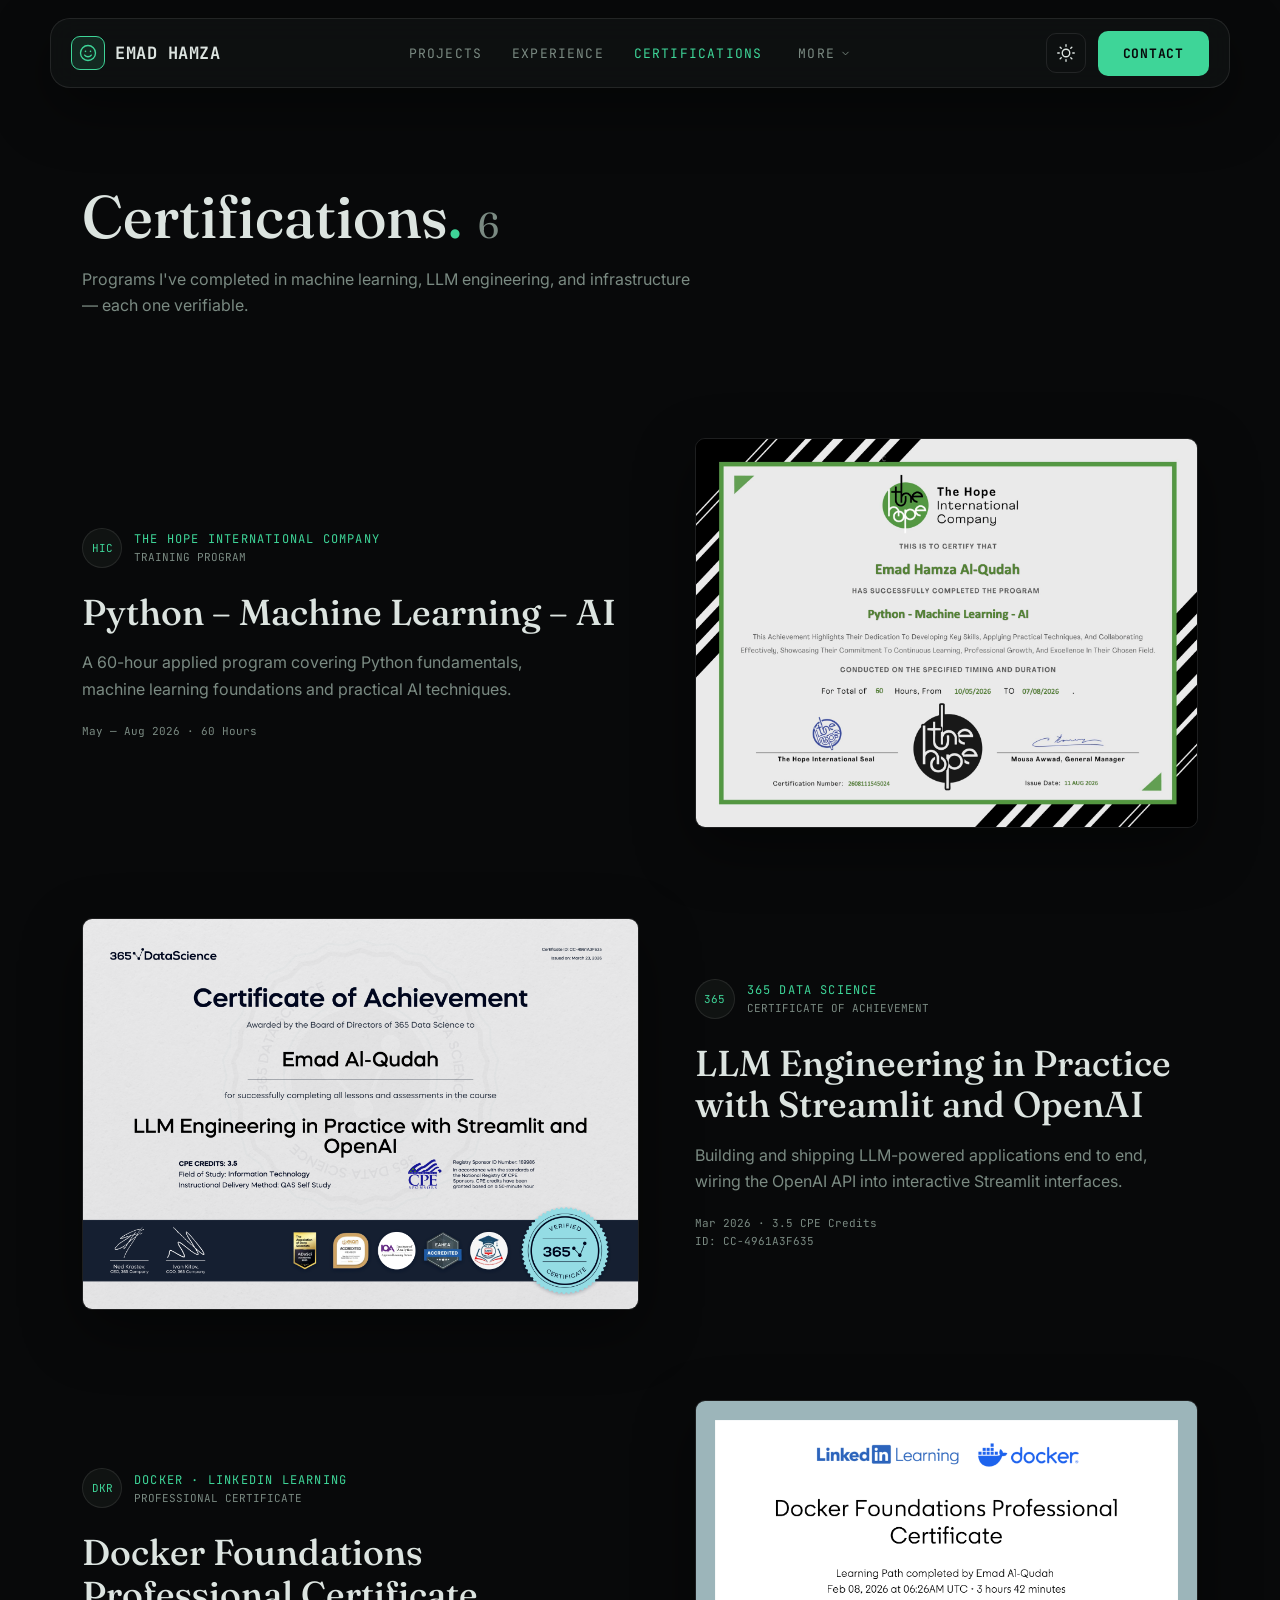
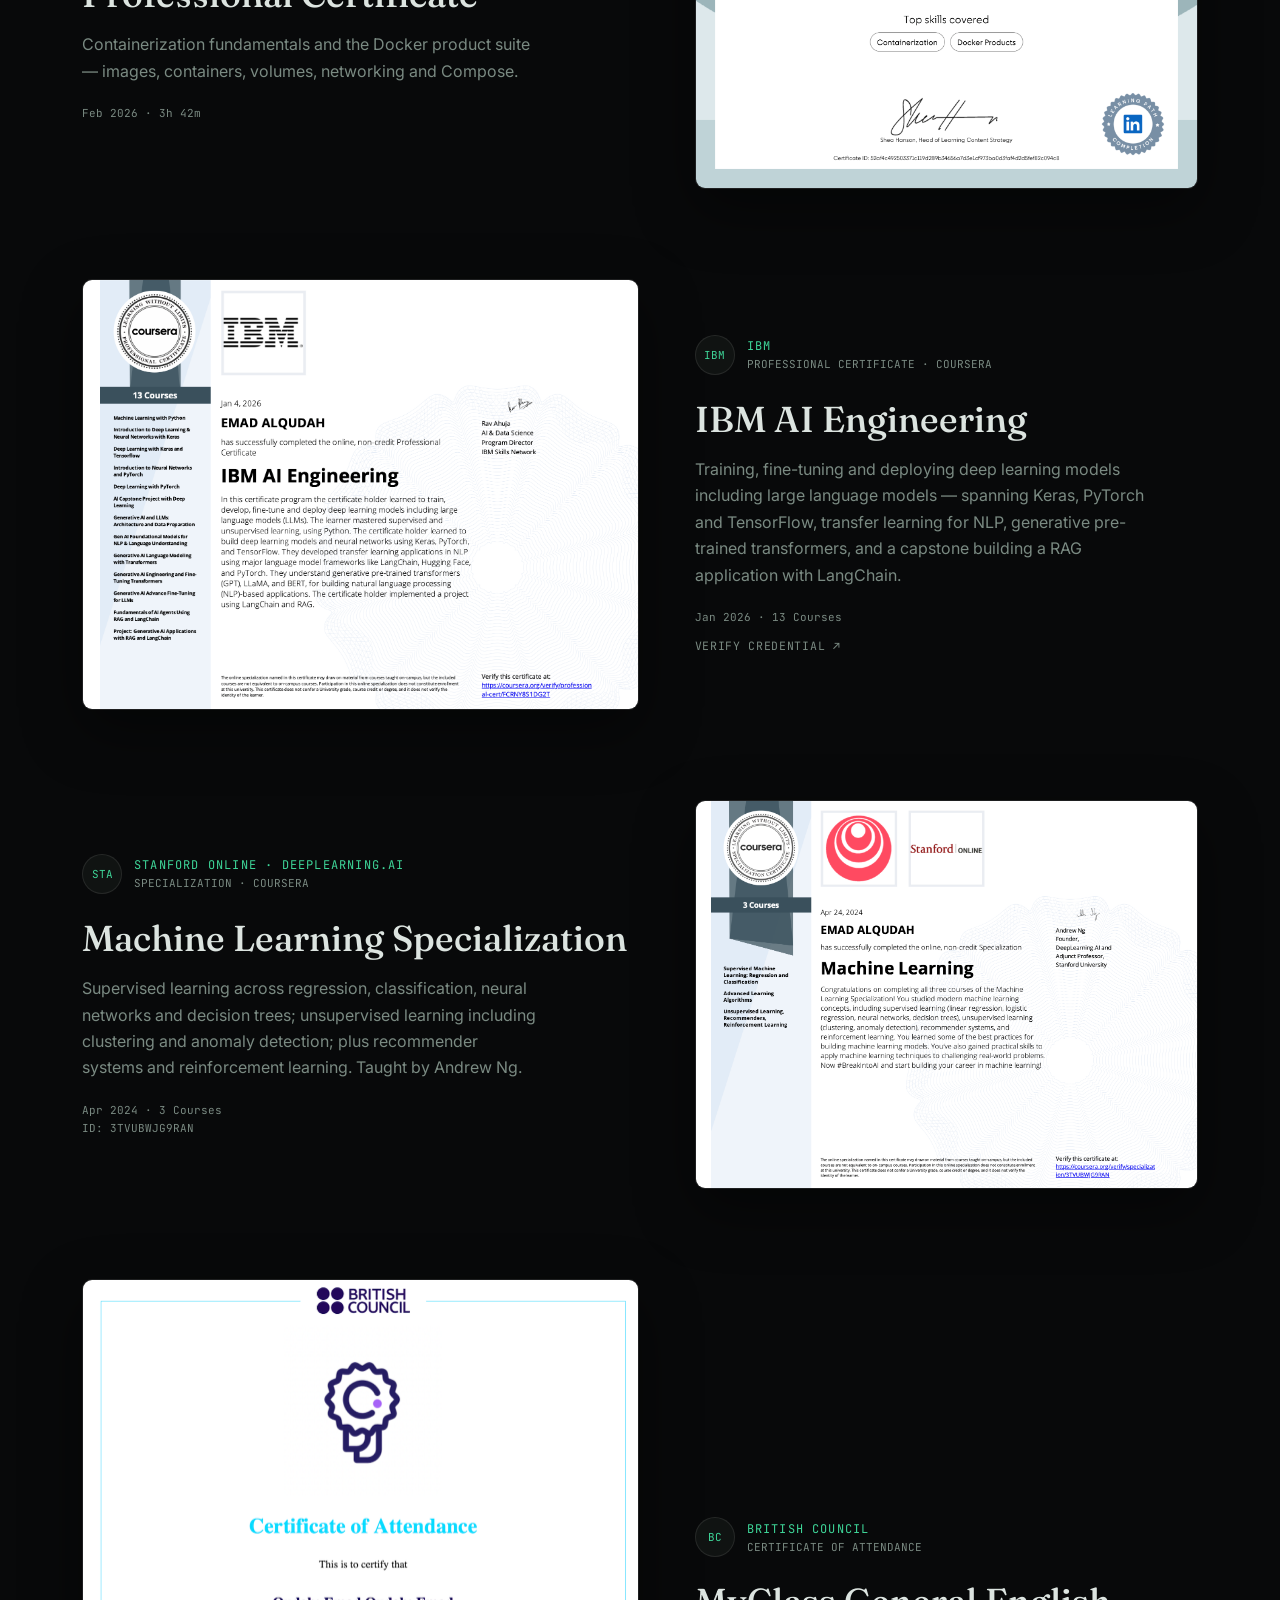
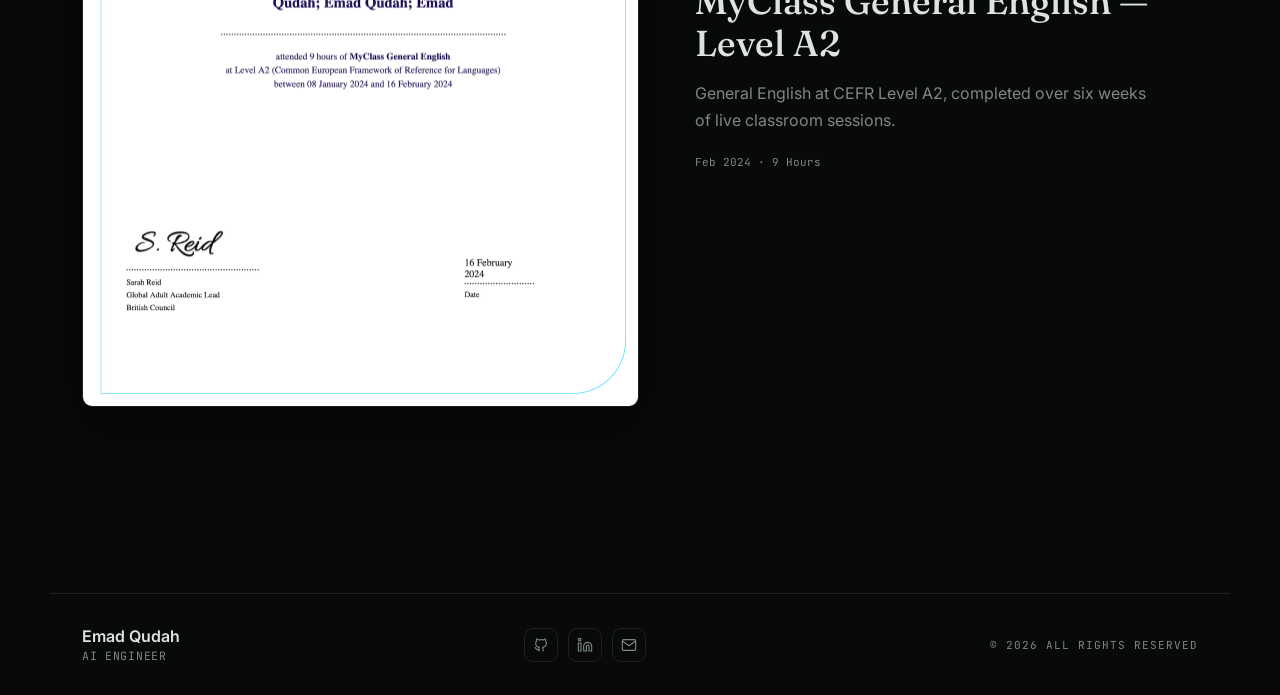
==== certifications.html @ 5d69c191 "Portfolio ready for deploy" ====
<!doctype html>
<html lang="en">
<head>
<meta charset="UTF-8">
<meta name="viewport" content="width=device-width, initial-scale=1.0">
<title>Certifications — Emad Hamza Al-Qudah</title>
<meta name="description" content="Certifications earned by Emad Hamza Al-Qudah, Full-Stack AI Engineer.">
<link rel="preconnect" href="https://fonts.googleapis.com">
<link rel="preconnect" href="https://fonts.gstatic.com" crossorigin>
<link href="https://fonts.googleapis.com/css2?family=Fraunces:opsz,wght@9..144,400;9..144,500;9..144,600&family=Inter:wght@400;500;600;700&family=JetBrains+Mono:wght@400;500;700&display=swap" rel="stylesheet">
<link rel="stylesheet" href="assets/css/base.css">
<link rel="stylesheet" href="assets/css/layout.css">
<link rel="stylesheet" href="assets/css/pages.css">
<script src="assets/js/theme.js" defer></script>
<script src="assets/js/nav.js" defer></script>
<script src="assets/js/cert-modal.js" defer></script>
</head>
<body data-theme="dark">

  <!-- NAVBAR: shared markup — keep this block in sync across index.html, projects.html, experience.html, certifications.html, skills.html -->
  <nav class="navbar" aria-label="Primary">
    <div class="nav-left">
      <a class="logo" id="logoBtn" href="index.html" aria-label="Emad Hamza Al-Qudah — home">
        <svg class="face face-happy" viewBox="0 0 24 24" fill="none" stroke="currentColor" stroke-width="1.6" stroke-linecap="round" stroke-linejoin="round">
          <circle cx="12" cy="12" r="9"/>
          <circle cx="9" cy="10" r="1" fill="currentColor" stroke="none"/>
          <circle cx="15" cy="10" r="1" fill="currentColor" stroke="none"/>
          <path d="M8 14.5c1 1.3 2.4 2 4 2s3-.7 4-2"/>
        </svg>
        <svg class="face face-sad" viewBox="0 0 24 24" fill="none" stroke="currentColor" stroke-width="1.6" stroke-linecap="round" stroke-linejoin="round">
          <circle cx="12" cy="12" r="9"/>
          <circle cx="9" cy="10" r="1" fill="currentColor" stroke="none"/>
          <circle cx="15" cy="10" r="1" fill="currentColor" stroke="none"/>
          <path d="M8 16c1-1.3 2.4-2 4-2s3 .7 4 2"/>
        </svg>
      </a>
      <span class="logo-text">Emad Hamza</span>
    </div>

    <div class="nav-links">
      <a href="projects.html" class="nav-link">Projects</a>
      <a href="experience.html" class="nav-link">Experience</a>
      <a href="certifications.html" class="nav-link" aria-current="page">Certifications</a>
      <div class="dropdown-wrapper" id="moreWrapper">
        <button class="nav-link dropdown-trigger" id="moreTrigger" aria-haspopup="true" aria-expanded="false">
          More
          <svg viewBox="0 0 24 24" fill="none" stroke="currentColor" stroke-width="2" stroke-linecap="round" stroke-linejoin="round"><polyline points="6 9 12 15 18 9"/></svg>
        </button>
        <div class="dropdown-panel" id="morePanel" role="menu" aria-label="More">
          <a href="skills.html" class="dropdown-item" role="menuitem">
            <svg viewBox="0 0 24 24" fill="none" stroke="currentColor" stroke-width="1.7" stroke-linecap="round" stroke-linejoin="round"><line x1="4" y1="21" x2="4" y2="14"/><line x1="4" y1="10" x2="4" y2="3"/><line x1="12" y1="21" x2="12" y2="12"/><line x1="12" y1="8" x2="12" y2="3"/><line x1="20" y1="21" x2="20" y2="16"/><line x1="20" y1="12" x2="20" y2="3"/><line x1="1" y1="14" x2="7" y2="14"/><line x1="9" y1="8" x2="15" y2="8"/><line x1="17" y1="16" x2="23" y2="16"/></svg>
            Skills
          </a>
          <div class="dropdown-divider"></div>
          <!-- resume file placeholder — add the real PDF at assets/resume.pdf -->
          <span class="dropdown-label">Resume</span>
          <a href="assets/Emad_AlQudah_AI_Engineer_CV.pdf" class="dropdown-item" target="_blank" rel="noopener" role="menuitem">
            <svg viewBox="0 0 24 24" fill="none" stroke="currentColor" stroke-width="1.7" stroke-linecap="round" stroke-linejoin="round"><path d="M1 12s4-8 11-8 11 8 11 8-4 8-11 8-11-8-11-8z"/><circle cx="12" cy="12" r="3"/></svg>
            Display
          </a>
          <a href="assets/Emad_AlQudah_AI_Engineer_CV.pdf" download="Emad_Hamza_Al-Qudah_Resume.pdf" class="dropdown-item" role="menuitem">
            <svg viewBox="0 0 24 24" fill="none" stroke="currentColor" stroke-width="1.7" stroke-linecap="round" stroke-linejoin="round"><path d="M21 15v4a2 2 0 0 1-2 2H5a2 2 0 0 1-2-2v-4"/><polyline points="7 10 12 15 17 10"/><line x1="12" y1="15" x2="12" y2="3"/></svg>
            Download
          </a>
        </div>
      </div>
    </div>

    <div class="nav-right">
      <button class="theme-toggle" id="themeToggle" aria-label="Toggle color theme" aria-pressed="false">
        <svg class="icon-sun" viewBox="0 0 24 24" fill="none" stroke="currentColor" stroke-width="1.8" stroke-linecap="round" stroke-linejoin="round"><circle cx="12" cy="12" r="5"/><line x1="12" y1="1" x2="12" y2="3"/><line x1="12" y1="21" x2="12" y2="23"/><line x1="4.22" y1="4.22" x2="5.64" y2="5.64"/><line x1="18.36" y1="18.36" x2="19.78" y2="19.78"/><line x1="1" y1="12" x2="3" y2="12"/><line x1="21" y1="12" x2="23" y2="12"/><line x1="4.22" y1="19.78" x2="5.64" y2="18.36"/><line x1="18.36" y1="5.64" x2="19.78" y2="4.22"/></svg>
        <svg class="icon-moon" viewBox="0 0 24 24" fill="none" stroke="currentColor" stroke-width="1.8" stroke-linecap="round" stroke-linejoin="round"><path d="M21 12.79A9 9 0 1 1 11.21 3 7 7 0 0 0 21 12.79z"/></svg>
      </button>

      <div class="dropdown-wrapper" id="contactWrapper">
        <button class="btn btn-solid" id="contactTrigger" aria-haspopup="true" aria-expanded="false">Contact</button>
        <div class="dropdown-panel" id="contactPanel" role="menu" aria-label="Contact details">
          <!-- placeholder contact details — replace with real values -->
          <a href="tel:+962790145094" class="dropdown-item" role="menuitem">
            <svg viewBox="0 0 24 24" fill="none" stroke="currentColor" stroke-width="1.7" stroke-linecap="round" stroke-linejoin="round"><path d="M22 16.92v3a2 2 0 0 1-2.18 2 19.79 19.79 0 0 1-8.63-3.07 19.5 19.5 0 0 1-6-6 19.79 19.79 0 0 1-3.07-8.67A2 2 0 0 1 4.11 2h3a2 2 0 0 1 2 1.72c.127.96.361 1.903.7 2.81a2 2 0 0 1-.45 2.11L8.09 9.91a16 16 0 0 0 6 6l1.27-1.27a2 2 0 0 1 2.11-.45c.907.339 1.85.573 2.81.7A2 2 0 0 1 22 16.92z"/></svg>
            +962 79 014 5094
          </a>
          <a href="mailto:qudahemad@yahoo.com" class="dropdown-item" role="menuitem">
            <svg viewBox="0 0 24 24" fill="none" stroke="currentColor" stroke-width="1.7" stroke-linecap="round" stroke-linejoin="round"><path d="M4 4h16a2 2 0 0 1 2 2v12a2 2 0 0 1-2 2H4a2 2 0 0 1-2-2V6a2 2 0 0 1 2-2z"/><polyline points="22,6 12,13 2,6"/></svg>
            qudahemad@yahoo.com
          </a>
          <div class="dropdown-item static">
            <svg viewBox="0 0 24 24" fill="none" stroke="currentColor" stroke-width="1.7" stroke-linecap="round" stroke-linejoin="round"><path d="M21 10c0 7-9 13-9 13s-9-6-9-13a9 9 0 0 1 18 0z"/><circle cx="12" cy="10" r="3"/></svg>
            Amman, Jordan
          </div>
          <div class="dropdown-divider"></div>
          <div class="social-row">
            <a href="https://github.com/3madQudah" class="icon-link" target="_blank" rel="noopener" aria-label="GitHub">
              <svg viewBox="0 0 24 24" fill="none" stroke="currentColor" stroke-width="1.7" stroke-linecap="round" stroke-linejoin="round"><path d="M9 19c-4.3 1.4-4.3-2.5-6-3m12 5v-3.5c0-1 .1-1.4-.5-2 2.8-.3 5.5-1.4 5.5-6a4.6 4.6 0 0 0-1.3-3.2 4.2 4.2 0 0 0-.1-3.2s-1.1-.3-3.5 1.3a12.3 12.3 0 0 0-6.2 0C6.5 2.8 5.4 3.1 5.4 3.1a4.2 4.2 0 0 0-.1 3.2A4.6 4.6 0 0 0 4 9.5c0 4.6 2.7 5.7 5.5 6-.6.6-.6 1.2-.5 2V21"/></svg>
            </a>
            <a href="https://www.linkedin.com/in/emadalqudah/" class="icon-link" target="_blank" rel="noopener" aria-label="LinkedIn">
              <svg viewBox="0 0 24 24" fill="none" stroke="currentColor" stroke-width="1.7" stroke-linecap="round" stroke-linejoin="round"><path d="M16 8a6 6 0 0 1 6 6v7h-4v-7a2 2 0 0 0-2-2 2 2 0 0 0-2 2v7h-4v-7a6 6 0 0 1 6-6z"/><rect x="2" y="9" width="4" height="12"/><circle cx="4" cy="4" r="2"/></svg>
            </a>
          </div>
        </div>
      </div>
    </div>
  </nav>

  <main>
    <section class="page-hero">
      <h1 class="cert-heading" aria-label="Certifications, 6 total">
        <span class="cert-heading-title">Certifications<span class="cert-heading-dot">.</span></span>
        <span class="cert-heading-count" aria-hidden="true">6</span>
      </h1>
      <p class="page-intro">Programs I've completed in machine learning, LLM engineering, and infrastructure — each one verifiable.</p>
    </section>

    <section class="cert-section" aria-label="Certifications">
      <div class="cert-entries">

        <article class="cert-entry">
          <div class="cert-entry-text">
            <div class="cert-issuer-row">
              <span class="cert-issuer-circle" aria-hidden="true">HIC</span>
              <span class="cert-issuer-info">
                <span class="cert-issuer-name">The Hope International Company</span>
                <span class="cert-issuer-type">Training Program</span>
              </span>
            </div>
            <h2 class="cert-entry-title">Python – Machine Learning – AI</h2>
            <p class="cert-entry-desc">A 60-hour applied program covering Python fundamentals, machine learning foundations and practical AI techniques.</p>
            <div class="cert-entry-meta">
              <div class="cert-meta-line">May — Aug 2026 · 60 Hours</div>
            </div>
          </div>
          <button type="button" class="cert-entry-preview"
            data-image="assets/certificates/certificate_Emad Hamza Al-Qudah.png"
            data-label="Python – Machine Learning – AI certificate"
            aria-label="View Python – Machine Learning – AI certificate">
            <img src="assets/certificates/certificate_Emad Hamza Al-Qudah.png" alt="First page preview of the Python – Machine Learning – AI certificate from The Hope International Company" loading="lazy">
          </button>
        </article>

        <article class="cert-entry cert-entry--reverse">
          <div class="cert-entry-text">
            <div class="cert-issuer-row">
              <span class="cert-issuer-circle" aria-hidden="true">365</span>
              <span class="cert-issuer-info">
                <span class="cert-issuer-name">365 Data Science</span>
                <span class="cert-issuer-type">Certificate of Achievement</span>
              </span>
            </div>
            <h2 class="cert-entry-title">LLM Engineering in Practice with Streamlit and OpenAI</h2>
            <p class="cert-entry-desc">Building and shipping LLM-powered applications end to end, wiring the OpenAI API into interactive Streamlit interfaces.</p>
            <div class="cert-entry-meta">
              <div class="cert-meta-line">Mar 2026 · 3.5 CPE Credits</div>
              <div class="cert-meta-line">ID: CC-4961A3F635</div>
            </div>
          </div>
          <button type="button" class="cert-entry-preview"
            data-image="assets/certificates/CC-4961A3F635.png"
            data-label="LLM Engineering in Practice with Streamlit and OpenAI certificate"
            aria-label="View LLM Engineering in Practice with Streamlit and OpenAI certificate">
            <img src="assets/certificates/CC-4961A3F635.png" alt="First page preview of the LLM Engineering in Practice with Streamlit and OpenAI certificate from 365 Data Science" loading="lazy">
          </button>
        </article>

        <article class="cert-entry">
          <div class="cert-entry-text">
            <div class="cert-issuer-row">
              <span class="cert-issuer-circle" aria-hidden="true">DKR</span>
              <span class="cert-issuer-info">
                <span class="cert-issuer-name">Docker · LinkedIn Learning</span>
                <span class="cert-issuer-type">Professional Certificate</span>
              </span>
            </div>
            <h2 class="cert-entry-title">Docker Foundations Professional Certificate</h2>
            <p class="cert-entry-desc">Containerization fundamentals and the Docker product suite — images, containers, volumes, networking and Compose.</p>
            <div class="cert-entry-meta">
              <div class="cert-meta-line">Feb 2026 · 3h 42m</div>
            </div>
          </div>
          <button type="button" class="cert-entry-preview"
            data-image="assets/certificates/CertificateOfCompletion_Docker Foundations Professional Certificate.png"
            data-label="Docker Foundations Professional Certificate"
            aria-label="View Docker Foundations Professional Certificate">
            <img src="assets/certificates/CertificateOfCompletion_Docker Foundations Professional Certificate.png" alt="First page preview of the Docker Foundations Professional Certificate" loading="lazy">
          </button>
        </article>

        <article class="cert-entry cert-entry--reverse">
          <div class="cert-entry-text">
            <div class="cert-issuer-row">
              <span class="cert-issuer-circle" aria-hidden="true">IBM</span>
              <span class="cert-issuer-info">
                <span class="cert-issuer-name">IBM</span>
                <span class="cert-issuer-type">Professional Certificate · Coursera</span>
              </span>
            </div>
            <h2 class="cert-entry-title">IBM AI Engineering</h2>
            <p class="cert-entry-desc">Training, fine-tuning and deploying deep learning models including large language models — spanning Keras, PyTorch and TensorFlow, transfer learning for NLP, generative pre-trained transformers, and a capstone building a RAG application with LangChain.</p>
            <div class="cert-entry-meta">
              <div class="cert-meta-line">Jan 2026 · 13 Courses</div>
            </div>
            <a class="cert-verify-link" href="https://coursera.org/verify/professional-cert/FCRNY8S1DG2T" target="_blank" rel="noopener">Verify credential ↗</a>
          </div>
          <button type="button" class="cert-entry-preview"
            data-image="assets/certificates/Coursera FCRNY8S1DG2T.png"
            data-label="IBM AI Engineering certificate"
            aria-label="View IBM AI Engineering certificate">
            <img src="assets/certificates/Coursera FCRNY8S1DG2T.png" alt="First page preview of the IBM AI Engineering professional certificate" loading="lazy">
          </button>
        </article>

        <article class="cert-entry">
          <div class="cert-entry-text">
            <div class="cert-issuer-row">
              <span class="cert-issuer-circle" aria-hidden="true">STA</span>
              <span class="cert-issuer-info">
                <span class="cert-issuer-name">Stanford Online · DeepLearning.AI</span>
                <span class="cert-issuer-type">Specialization · Coursera</span>
              </span>
            </div>
            <h2 class="cert-entry-title">Machine Learning Specialization</h2>
            <p class="cert-entry-desc">Supervised learning across regression, classification, neural networks and decision trees; unsupervised learning including clustering and anomaly detection; plus recommender systems and reinforcement learning. Taught by Andrew Ng.</p>
            <div class="cert-entry-meta">
              <div class="cert-meta-line">Apr 2024 · 3 Courses</div>
              <div class="cert-meta-line">ID: 3TVUBWJG9RAN</div>
            </div>
          </div>
          <button type="button" class="cert-entry-preview"
            data-image="assets/certificates/Coursera 3TVUBWJG9RAN.png"
            data-label="Machine Learning Specialization certificate"
            aria-label="View Machine Learning Specialization certificate">
            <img src="assets/certificates/Coursera 3TVUBWJG9RAN.png" alt="First page preview of the Machine Learning Specialization certificate from Stanford Online and DeepLearning.AI" loading="lazy">
          </button>
        </article>

        <article class="cert-entry cert-entry--reverse">
          <div class="cert-entry-text">
            <div class="cert-issuer-row">
              <span class="cert-issuer-circle" aria-hidden="true">BC</span>
              <span class="cert-issuer-info">
                <span class="cert-issuer-name">British Council</span>
                <span class="cert-issuer-type">Certificate of Attendance</span>
              </span>
            </div>
            <h2 class="cert-entry-title">MyClass General English — Level A2</h2>
            <p class="cert-entry-desc">General English at CEFR Level A2, completed over six weeks of live classroom sessions.</p>
            <div class="cert-entry-meta">
              <div class="cert-meta-line">Feb 2024 · 9 Hours</div>
            </div>
          </div>
          <button type="button" class="cert-entry-preview"
            data-image="assets/certificates/Screenshot 2026-08-16 at 16.28.57.png"
            data-label="MyClass General English — Level A2 certificate"
            aria-label="View MyClass General English — Level A2 certificate">
            <img src="assets/certificates/Screenshot 2026-08-16 at 16.28.57.png" alt="First page preview of the MyClass General English — Level A2 certificate from British Council" loading="lazy">
          </button>
        </article>

      </div>
    </section>
  </main>

  <!-- FOOTER: shared markup — keep this block in sync across index.html, projects.html, experience.html, certifications.html, skills.html -->
  <footer class="footer">
    <div class="footer-brand">
      <div class="name">Emad Qudah</div>
      <div class="role mono">AI ENGINEER</div>
    </div>
    <div class="footer-social">
      <!-- placeholder social links — replace with real profiles -->
      <a href="https://github.com/3madQudah" class="icon-link" target="_blank" rel="noopener" aria-label="GitHub">
        <svg viewBox="0 0 24 24" fill="none" stroke="currentColor" stroke-width="1.7" stroke-linecap="round" stroke-linejoin="round"><path d="M9 19c-4.3 1.4-4.3-2.5-6-3m12 5v-3.5c0-1 .1-1.4-.5-2 2.8-.3 5.5-1.4 5.5-6a4.6 4.6 0 0 0-1.3-3.2 4.2 4.2 0 0 0-.1-3.2s-1.1-.3-3.5 1.3a12.3 12.3 0 0 0-6.2 0C6.5 2.8 5.4 3.1 5.4 3.1a4.2 4.2 0 0 0-.1 3.2A4.6 4.6 0 0 0 4 9.5c0 4.6 2.7 5.7 5.5 6-.6.6-.6 1.2-.5 2V21"/></svg>
      </a>
      <a href="https://www.linkedin.com/in/emadalqudah/" class="icon-link" target="_blank" rel="noopener" aria-label="LinkedIn">
        <svg viewBox="0 0 24 24" fill="none" stroke="currentColor" stroke-width="1.7" stroke-linecap="round" stroke-linejoin="round"><path d="M16 8a6 6 0 0 1 6 6v7h-4v-7a2 2 0 0 0-2-2 2 2 0 0 0-2 2v7h-4v-7a6 6 0 0 1 6-6z"/><rect x="2" y="9" width="4" height="12"/><circle cx="4" cy="4" r="2"/></svg>
      </a>
      <a href="mailto:qudahemad@yahoo.com" class="icon-link" aria-label="Email">
        <svg viewBox="0 0 24 24" fill="none" stroke="currentColor" stroke-width="1.7" stroke-linecap="round" stroke-linejoin="round"><path d="M4 4h16a2 2 0 0 1 2 2v12a2 2 0 0 1-2 2H4a2 2 0 0 1-2-2V6a2 2 0 0 1 2-2z"/><polyline points="22,6 12,13 2,6"/></svg>
      </a>
    </div>
    <div class="footer-copy">© 2026 All Rights Reserved</div>
  </footer>

  <!-- CERT LIGHTBOX: single reusable full-viewport image viewer, populated via JS from each
       .cert-entry-preview button's data-* attributes. PNG previews are not yet in
       assets/certificates/ — the lightbox image will be blank/broken until they're added. -->
  <div class="cert-lightbox" id="certLightbox" role="dialog" aria-modal="true" aria-label="Certificate preview">
    <button type="button" class="cert-lightbox-close" id="certLightboxClose" aria-label="Close">×</button>
    <img class="cert-lightbox-img" id="certLightboxImg" src="" alt="">
  </div>
</body>
</html>
---- assets/css/base.css ----
/* ==========================================================================
   base.css — CSS custom properties (theme variables), reset, typography,
   buttons, and shared utilities. Loaded first: everything else depends on
   the variables defined here.
   ========================================================================== */

:root{
  --bg:#08090A;  --bg-elevated:#101312;  --text:#DCE4E0;  --text-muted:#7A8A82;
  --accent:#3ED598;  --accent-soft:rgba(62,213,152,0.13);
  --line:rgba(255,255,255,0.09);  --shadow:0 20px 60px rgba(0,0,0,0.45);
}
[data-theme="light"]{
  --bg:#F0F2F0;  --bg-elevated:#FFFFFF;  --text:#0E1512;  --text-muted:#57645D;
  --accent:#1C9A66;  --accent-soft:rgba(28,154,102,0.10);
  --line:rgba(0,0,0,0.09);  --shadow:0 20px 50px rgba(10,20,15,0.08);
}

*{ box-sizing:border-box; }
html{ scroll-behavior:smooth; }
body{
  margin:0;
  background:var(--bg);
  color:var(--text);
  font-family:'Inter',sans-serif;
  -webkit-font-smoothing:antialiased;
  transition: background .3s ease, color .3s ease;
}
a{ color:inherit; text-decoration:none; }
button{ font:inherit; color:inherit; background:none; border:none; cursor:pointer; }
ul{ margin:0; padding:0; list-style:none; }
img,svg{ display:block; }

:focus-visible{
  outline:2px solid var(--accent);
  outline-offset:3px;
  border-radius:4px;
}

.mono{ font-family:'JetBrains Mono',monospace; }

/* ---------- Buttons ---------- */
.btn{
  font-family:'JetBrains Mono',monospace;
  text-transform:uppercase;
  font-weight:700;
  font-size:13px;
  letter-spacing:.06em;
  padding:13px 24px;
  border-radius:10px;
  cursor:pointer;
  border:1px solid transparent;
  transition: transform .2s ease, box-shadow .2s ease, background .2s ease, color .2s ease, border-color .2s ease;
  display:inline-flex; align-items:center; gap:8px;
  white-space:nowrap;
}
.btn-solid{ background:var(--accent); color:var(--bg); }
.btn-solid:hover{ transform:translateY(-3px); box-shadow:0 14px 26px var(--accent-soft); }
.btn-outline{ background:transparent; color:var(--text); border-color:var(--line); }
.btn-outline:hover{ border-color:var(--accent); color:var(--accent); }
---- assets/css/layout.css ----
/* ==========================================================================
   layout.css — navbar (incl. dropdown panels), footer, page shell, and all
   responsive rules.
   ========================================================================== */

/* ---------- Navbar ---------- */
.navbar{
  position:sticky;
  top:18px;
  z-index:100;
  max-width:1180px;
  height:70px;
  margin:0 auto;
  display:flex;
  align-items:center;
  justify-content:space-between;
  gap:16px;
  padding:0 20px;
  border-radius:20px;
  border:1px solid var(--line);
  background:color-mix(in srgb, var(--bg-elevated) 78%, transparent);
  backdrop-filter:blur(14px);
  -webkit-backdrop-filter:blur(14px);
  box-shadow:var(--shadow);
}
.nav-inner-pad{ width:calc(100% - 40px); margin:0 20px; }

.nav-left{ display:flex; align-items:center; gap:10px; min-width:0; }
.logo{
  position:relative;
  flex:0 0 auto;
  width:34px; height:34px;
  border-radius:9px;
  background:var(--accent-soft);
  border:1px solid var(--accent);
  color:var(--accent);
  display:flex; align-items:center; justify-content:center;
  overflow:hidden;
}
.face{
  position:absolute; inset:0; margin:auto;
  width:20px; height:20px;
  transition:opacity .35s ease, transform .35s ease;
}
.face-happy{ opacity:1; transform:rotate(0deg) scale(1); }
.face-sad{ opacity:0; transform:rotate(-18deg) scale(.75); }
.logo:hover .face-happy, .logo:focus-visible .face-happy{ opacity:0; transform:rotate(18deg) scale(.75); }
.logo:hover .face-sad, .logo:focus-visible .face-sad{ opacity:1; transform:rotate(0deg) scale(1); }

.logo-text{
  font-family:'JetBrains Mono',monospace;
  text-transform:uppercase;
  font-weight:700;
  font-size:17px;
  letter-spacing:.03em;
  white-space:nowrap;
}

.nav-links{
  display:flex;
  align-items:center;
  gap:30px;
}
.nav-link{
  font-family:'JetBrains Mono',monospace;
  text-transform:uppercase;
  font-size:13px;
  letter-spacing:.09em;
  color:var(--text-muted);
  display:flex; align-items:center; gap:5px;
  transition:color .2s ease;
  white-space:nowrap;
}
.nav-link:hover, .nav-link:focus-visible{ color:var(--accent); background:none; }
.nav-link svg{ width:11px; height:11px; transition:transform .2s ease; }
.dropdown-wrapper{ position:relative; }
.dropdown-wrapper.open .nav-link svg{ transform:rotate(180deg); }

/* Current-page indicator (used on nav-links and dropdown-items alike) */
.nav-link[aria-current="page"],
.dropdown-item[aria-current="page"]{ color:var(--accent); }

.nav-right{ display:flex; align-items:center; gap:12px; flex:0 0 auto; }

.theme-toggle{
  width:40px; height:40px;
  border-radius:10px;
  border:1px solid var(--line);
  display:flex; align-items:center; justify-content:center;
  color:var(--text);
  transition:border-color .2s ease, color .2s ease;
  flex:0 0 auto;
}
.theme-toggle:hover{ border-color:var(--accent); color:var(--accent); }
.theme-toggle svg{ width:18px; height:18px; }
.icon-sun, .icon-moon{ display:none; }
body:not([data-theme="light"]) .icon-sun{ display:block; }
body[data-theme="light"] .icon-moon{ display:block; }

/* ---------- Dropdown panels ---------- */
.dropdown-panel{
  position:absolute;
  top:calc(100% + 14px);
  right:0;
  min-width:230px;
  background:var(--bg-elevated);
  border:1px solid var(--line);
  border-radius:14px;
  box-shadow:var(--shadow);
  padding:10px;
  opacity:0;
  visibility:hidden;
  transform:translateY(-8px);
  transition:opacity .18s ease, transform .18s ease, visibility .18s ease;
  z-index:50;
}
#moreWrapper .dropdown-panel{ left:0; right:auto; }
.dropdown-panel.open{
  opacity:1;
  visibility:visible;
  transform:translateY(0);
}
.dropdown-item{
  display:flex; align-items:center; gap:10px;
  padding:10px 12px;
  border-radius:9px;
  font-size:14px;
  color:var(--text);
  transition:background .15s ease, color .15s ease;
}
a.dropdown-item:hover, a.dropdown-item:focus-visible{
  background:var(--accent-soft);
  color:var(--accent);
}
.dropdown-item.static{ color:var(--text-muted); cursor:default; }
.dropdown-item svg{ width:16px; height:16px; flex:0 0 auto; color:var(--accent); }
.dropdown-divider{ height:1px; background:var(--line); margin:8px 4px; }
.dropdown-label{
  display:block;
  padding:8px 10px 4px;
  font-family:'JetBrains Mono',monospace;
  text-transform:uppercase;
  font-size:10.5px;
  letter-spacing:.1em;
  color:var(--text-muted);
}
.social-row{ display:flex; gap:8px; padding:4px 8px; }
.icon-link{
  width:34px; height:34px;
  border-radius:9px;
  border:1px solid var(--line);
  display:flex; align-items:center; justify-content:center;
  color:var(--text-muted);
  transition:border-color .2s ease, color .2s ease;
}
.icon-link:hover, .icon-link:focus-visible{ border-color:var(--accent); color:var(--accent); }
.icon-link svg{ width:16px; height:16px; }

/* ---------- Footer ---------- */
.footer{
  max-width:1180px;
  margin:90px auto 0;
  padding:32px;
  border-top:1px solid var(--line);
  display:flex;
  align-items:center;
  justify-content:space-between;
  gap:20px;
}
.footer-brand .name{ font-weight:600; font-size:16px; }
.footer-brand .role{
  font-family:'JetBrains Mono',monospace;
  font-size:11.5px;
  color:var(--text-muted);
  letter-spacing:.06em;
  margin-top:2px;
}
.footer-social{ display:flex; gap:10px; }
.footer-copy{
  font-family:'JetBrains Mono',monospace;
  font-size:11px;
  color:var(--text-muted);
  letter-spacing:.09em;
  text-transform:uppercase;
}

/* ---------- Responsive ---------- */
@media (max-width:900px){
  .hero{ grid-template-columns:1fr; padding-top:44px; }
  .hero-visual{ order:-1; }
  .nav-links > a.nav-link, .nav-links > .dropdown-wrapper{ display:none; }
}
@media (max-width:760px){
  .info-cards{ grid-template-columns:1fr; }
}
@media (max-width:640px){
  .footer{ flex-direction:column; text-align:center; }
}
@media (max-width:420px){
  .navbar{ padding:0 12px; border-radius:16px; }
  .logo-text{ font-size:14px; }
  .btn{ padding:11px 16px; font-size:12px; }
  .hero{ padding:36px 18px 40px; }
  .info-cards{ padding:0 18px; }
  .dropdown-panel{ min-width:200px; right:-12px; }
}

/* ---------- Reduced motion ---------- */
@media (prefers-reduced-motion: reduce){
  *{ animation-duration:.001ms !important; animation-iteration-count:1 !important; transition-duration:.001ms !important; }
  .bar{ height:var(--h) !important; opacity:1 !important; }
  .card-label{ text-shadow:none !important; }
}
---- assets/css/pages.css ----
/* ==========================================================================
   pages.css — hero, waveform, info cards, and subpage heading components.
   ========================================================================== */

/* ---------- Hero ---------- */
.hero{
  max-width:1180px;
  margin:0 auto;
  padding:96px 32px 56px;
  display:grid;
  grid-template-columns:1.05fr .95fr;
  gap:48px;
  align-items:center;
}
.hero-title{
  font-family:'Fraunces',serif;
  font-weight:500;
  font-size:clamp(44px,6vw,74px);
  line-height:.98;
  margin:0 0 22px;
}
.hero-title span{ display:block; }
.hero-title .name{ color:var(--text); }
.hero-title .surname{ color:var(--text-muted); font-style:normal; }

.hero-tagline{
  color:var(--text-muted);
  max-width:460px;
  font-size:16.5px;
  line-height:1.6;
  margin:0 0 34px;
}
.hero-actions{ display:flex; gap:14px; flex-wrap:wrap; }

.hero-visual{ display:flex; flex-direction:column; align-items:center; gap:18px; }
.waveform{
  width:100%;
  height:170px;
  display:flex;
  align-items:center;
  justify-content:center;
  gap:5px;
  padding:0 6px;
}
.bar{
  width:5px;
  border-radius:3px;
  background:var(--accent);
  height:14px;
  flex:0 0 auto;
  animation:bar-bounce 1.4s ease-in-out infinite;
}
@keyframes bar-bounce{
  0%, 100%{ height:14px; opacity:.45; }
  50%{ height:var(--h); opacity:1; }
}
.waveform-caption{
  font-family:'JetBrains Mono',monospace;
  font-size:11px;
  color:var(--text-muted);
  letter-spacing:.12em;
  text-transform:uppercase;
  text-align:center;
}

/* ---------- Info cards ---------- */
.info-cards{
  max-width:1180px;
  margin:16px auto 0;
  padding:0 32px;
  display:grid;
  grid-template-columns:repeat(3,1fr);
  gap:20px;
}
.card{
  background:var(--bg-elevated);
  border:1px solid var(--line);
  border-radius:14px;
  padding:26px;
  transition:border-color .25s ease, transform .25s ease, box-shadow .25s ease;
}
.card:hover{
  border-color:var(--accent);
  transform:translateY(-4px);
  box-shadow:var(--shadow);
}
.card-label{
  display:block;
  font-family:'JetBrains Mono',monospace;
  text-transform:uppercase;
  letter-spacing:.09em;
  font-size:11.5px;
  color:var(--accent);
  margin-bottom:10px;
  opacity:1;
  animation:label-glow 3.2s ease-in-out infinite;
}
.card:nth-child(2) .card-label{ animation-delay:.55s; }
.card:nth-child(3) .card-label{ animation-delay:1.1s; }
@keyframes label-glow{
  0%, 100%{ text-shadow:0 0 0 rgba(0,0,0,0); }
  50%{ text-shadow:0 0 10px var(--accent), 0 0 22px var(--accent-soft); }
}
.card-value{
  font-family:'Fraunces',serif;
  font-weight:500;
  font-size:22px;
  color:var(--text);
}
.card-value-primary{
  display:block;
  font-family:inherit;
  font-weight:inherit;
  font-size:inherit;
  color:inherit;
}
.card-value-sub{
  display:block;
  margin-top:4px;
  font-family:'JetBrains Mono',monospace;
  font-size:11px;
  letter-spacing:.04em;
  color:var(--text-muted);
}

/* ---------- Subpage heading (projects / experience / certifications /
   skills — placeholder heading block, content to follow) ---------- */
.page-hero{
  max-width:1180px;
  margin:0 auto;
  padding:96px 32px 56px;
}
.page-eyebrow{
  display:block;
  font-family:'JetBrains Mono',monospace;
  text-transform:uppercase;
  font-size:12px;
  letter-spacing:.12em;
  color:var(--accent);
  margin-bottom:14px;
}
.page-title{
  font-family:'Fraunces',serif;
  font-weight:500;
  font-size:clamp(40px,6vw,64px);
  line-height:1.02;
  margin:0;
  color:var(--text);
}
.page-intro{
  color:var(--text-muted);
  max-width:620px;
  font-size:16px;
  line-height:1.6;
  margin:16px 0 0;
}

/* ---------- Certifications: page heading (single-line title + count) ---------- */
.cert-section{
  max-width:1180px;
  margin:0 auto;
  padding:0 32px 96px;
}
.cert-heading{
  display:flex;
  align-items:baseline;
  flex-wrap:wrap;
  gap:16px;
}
.cert-heading-title{
  font-family:'Fraunces',serif;
  font-weight:500;
  font-size:clamp(38px,5.2vw,60px);
  line-height:1.02;
  margin:0;
  color:var(--text);
}
.cert-heading-dot{ color:var(--accent); }
.cert-heading-count{
  font-family:'Fraunces',serif;
  font-weight:400;
  font-size:clamp(23px,3.12vw,36px);
  color:var(--text-muted);
}

/* ---------- Certifications: entries ---------- */
.cert-entries{
  display:flex;
  flex-direction:column;
  gap:90px;
  margin-top:64px;
}
.cert-entry{
  display:grid;
  grid-template-columns:1.05fr .95fr;
  gap:56px;
  align-items:center;
}
.cert-entry--reverse .cert-entry-text{ order:2; }
.cert-entry--reverse .cert-entry-preview{ order:1; }

.cert-entry-text{ min-width:0; }

.cert-issuer-row{
  display:flex;
  align-items:center;
  gap:12px;
}
.cert-issuer-circle{
  flex:0 0 auto;
  width:40px;
  height:40px;
  border-radius:50%;
  border:1px solid var(--line);
  background:var(--bg-elevated);
  display:flex;
  align-items:center;
  justify-content:center;
  font-family:'JetBrains Mono',monospace;
  font-size:11px;
  color:var(--accent);
}
.cert-issuer-info{
  display:flex;
  flex-direction:column;
  gap:3px;
}
.cert-issuer-name{
  font-family:'JetBrains Mono',monospace;
  font-size:12px;
  text-transform:uppercase;
  letter-spacing:.1em;
  color:var(--accent);
}
.cert-issuer-type{
  font-family:'JetBrains Mono',monospace;
  font-size:11px;
  text-transform:uppercase;
  color:var(--text-muted);
}

.cert-entry-title{
  font-family:'Fraunces',serif;
  font-weight:500;
  font-size:clamp(26px,3vw,36px);
  line-height:1.15;
  color:var(--text);
  margin:24px 0 0;
}
.cert-entry-desc{
  font-size:16px;
  line-height:1.65;
  color:var(--text-muted);
  max-width:460px;
  margin:16px 0 0;
}
.cert-entry-meta{
  font-family:'JetBrains Mono',monospace;
  font-size:11px;
  color:var(--text-muted);
  margin-top:22px;
}
.cert-meta-line + .cert-meta-line{ margin-top:4px; }

.cert-verify-link{
  display:inline-block;
  margin-top:14px;
  font-family:'JetBrains Mono',monospace;
  font-size:11.5px;
  text-transform:uppercase;
  letter-spacing:.06em;
  color:var(--text-muted);
  transition:color .2s ease;
}
.cert-verify-link:hover, .cert-verify-link:focus-visible{ color:var(--accent); }

/* preview button — reset button chrome, image carries all the visual weight */
.cert-entry-preview{
  display:block;
  width:100%;
  padding:0;
  border:0;
  background:none;
  cursor:pointer;
}
.cert-entry-preview img{
  display:block;
  width:100%;
  height:auto;
  border-radius:10px;
  border:1px solid var(--line);
  box-shadow:var(--shadow);
  transition:transform .25s ease, border-color .25s ease, box-shadow .25s ease;
}
.cert-entry-preview:hover img,
.cert-entry-preview:focus-visible img{
  border-color:var(--accent);
  transform:scale(1.02);
  box-shadow:var(--shadow), 0 0 0 6px var(--accent-soft);
}

/* ---------- Certifications: lightbox ---------- */
.cert-lightbox{
  position:fixed;
  inset:0;
  z-index:300;
  display:flex;
  align-items:center;
  justify-content:center;
  background:rgba(0,0,0,0.92);
  opacity:0;
  visibility:hidden;
  transition:opacity .2s ease, visibility .2s ease;
}
.cert-lightbox.open{
  opacity:1;
  visibility:visible;
}
.cert-lightbox-img{
  max-width:88vw;
  max-height:88vh;
  object-fit:contain;
  border-radius:6px;
  transform:scale(.98);
  transition:transform .2s ease;
}
.cert-lightbox.open .cert-lightbox-img{
  transform:scale(1);
}
.cert-lightbox-close{
  position:absolute;
  top:20px;
  right:20px;
  padding:14px;
  font-size:28px;
  line-height:1;
  color:var(--text-muted);
  transition:color .2s ease;
}
.cert-lightbox-close:hover, .cert-lightbox-close:focus-visible{ color:#fff; }

@media (max-width:880px){
  .cert-entries{ gap:56px; }
  .cert-entry{ grid-template-columns:1fr; gap:32px; }
  .cert-entry .cert-entry-text{ order:2; }
  .cert-entry .cert-entry-preview{ order:1; }
}

@media (max-width:600px){
  .cert-heading-count{ display:none; }
  .cert-lightbox-img{ max-width:94vw; }
}

/* ---------- Skills ---------- */
.skills-section{
  max-width:1180px;
  margin:0 auto;
  padding:0 32px 96px;
}
.skills-groups{
  display:flex;
  flex-direction:column;
  gap:72px;
}
.skills-group-header{
  display:flex;
  align-items:center;
  gap:16px;
}
.skills-group-label{
  flex:0 0 auto;
  font-family:'JetBrains Mono',monospace;
  font-size:13px;
  font-weight:400;
  text-transform:uppercase;
  letter-spacing:.14em;
  color:var(--accent);
  margin:0;
}
.skills-group-rule{
  flex:1;
  height:1px;
  background:var(--line);
}
.skills-group-count{
  flex:0 0 auto;
  font-family:'JetBrains Mono',monospace;
  font-size:11px;
  color:var(--text-muted);
  white-space:nowrap;
}
.skills-grid{
  display:grid;
  grid-template-columns:repeat(3,1fr);
  gap:14px;
  margin-top:28px;
}
.skill-tile{
  background:var(--bg-elevated);
  border:1px solid var(--line);
  border-left:2px solid color-mix(in srgb, var(--accent) 35%, transparent);
  border-radius:11px;
  padding:16px 18px;
  transition:border-color .2s ease, transform .2s ease;
}
.skill-tile:hover{
  border-color:var(--accent);
  transform:translateX(3px);
}
.skill-tile-name{
  display:block;
  font-size:14.5px;
  font-weight:500;
  color:var(--text);
}
.skill-tile-tools{
  display:block;
  margin-top:6px;
  font-family:'JetBrains Mono',monospace;
  font-size:10.5px;
  letter-spacing:.04em;
  color:var(--text-muted);
}

@media (max-width:900px){
  .skills-grid{ grid-template-columns:repeat(2,1fr); }
}
@media (max-width:600px){
  .skills-grid{ grid-template-columns:1fr; }
  .skills-group-count{ display:none; }
}

/* ---------- Experience: alternating timeline ---------- */
.tl-section{
  max-width:1180px;
  margin:0 auto;
  padding:0 32px 96px;
}
.tl{
  position:relative;
  display:flex;
  flex-direction:column;
  gap:64px;
}
.tl::before{
  content:'';
  position:absolute;
  top:0;
  bottom:0;
  left:50%;
  width:1px;
  background:var(--line);
  transform:translateX(-50%);
}
.tl-entry{
  position:relative;
  display:grid;
  grid-template-columns:1fr 1fr;
  gap:48px;
}
.tl-entry:nth-child(odd) .tl-card{ grid-column:1; justify-self:end; }
.tl-entry:nth-child(even) .tl-card{ grid-column:2; justify-self:start; }
.tl-dot{
  position:absolute;
  top:50%;
  left:50%;
  width:10px;
  height:10px;
  border-radius:50%;
  background:var(--bg);
  border:2px solid var(--accent);
  transform:translate(-50%,-50%);
  z-index:1;
}
.tl-card{
  max-width:460px;
  background:var(--bg-elevated);
  border:1px solid var(--line);
  border-radius:14px;
  padding:24px 26px;
  transition:border-color .2s ease;
}
.tl-card:hover{ border-color:var(--accent); }

.tl-card-top{
  display:flex;
  align-items:center;
  gap:12px;
}
.tl-logo{
  flex:0 0 auto;
  width:36px;
  height:36px;
  border-radius:8px;
  background:#fff;
  padding:5px;
  display:flex;
  align-items:center;
  justify-content:center;
  overflow:hidden;
}
.tl-logo img{
  width:100%;
  height:100%;
  object-fit:contain;
}
.tl-logo--fallback{ background:#d9d9d9; }

.tl-date-row{
  display:flex;
  align-items:center;
  flex-wrap:wrap;
  gap:10px;
}
.tl-badge{
  font-family:'JetBrains Mono',monospace;
  font-size:10.5px;
  text-transform:uppercase;
  letter-spacing:.06em;
  color:var(--accent);
  background:var(--accent-soft);
  border-radius:6px;
  padding:4px 10px;
  white-space:nowrap;
}
.tl-dates{
  font-family:'JetBrains Mono',monospace;
  font-size:11px;
  color:var(--text-muted);
  white-space:nowrap;
}

.tl-role{
  font-family:'Fraunces',serif;
  font-weight:500;
  font-size:22px;
  color:var(--text);
  margin:14px 0 0;
}
.tl-role-note{
  font-family:'JetBrains Mono',monospace;
  font-size:11px;
  color:var(--text-muted);
  margin:4px 0 0;
}
.tl-company{
  font-family:'JetBrains Mono',monospace;
  font-size:12px;
  color:var(--accent);
  margin:4px 0 0;
}
.tl-desc{
  font-size:14.5px;
  line-height:1.6;
  color:var(--text-muted);
  margin:14px 0 0;
}
.tl-list{
  margin:14px 0 0;
  display:flex;
  flex-direction:column;
  gap:8px;
}
.tl-list li{
  position:relative;
  padding-left:18px;
  font-size:14px;
  line-height:1.55;
  color:var(--text-muted);
}
.tl-list li::before{
  content:'▸';
  position:absolute;
  left:0;
  color:var(--accent);
}
.tl-tags{
  display:flex;
  flex-wrap:wrap;
  gap:6px;
  margin-top:16px;
}
.tl-tag{
  font-family:'JetBrains Mono',monospace;
  font-size:10px;
  text-transform:uppercase;
  letter-spacing:.06em;
  color:var(--text-muted);
  border:1px solid var(--line);
  border-radius:999px;
  padding:4px 10px;
}

@media (max-width:760px){
  .tl::before{ left:20px; }
  .tl-dot{ left:20px; }
  .tl-entry{ grid-template-columns:1fr; gap:0; padding-left:44px; }
  .tl-entry:nth-child(odd) .tl-card,
  .tl-entry:nth-child(even) .tl-card{
    grid-column:1;
    justify-self:stretch;
    max-width:none;
  }
}

/* ---------- Projects: filter chips ---------- */
.proj-section{
  max-width:1180px;
  margin:0 auto;
  padding:0 32px 96px;
}
.proj-filters{
  display:flex;
  flex-wrap:wrap;
  gap:10px;
  margin-top:36px;
}
.chip{
  font-family:'JetBrains Mono',monospace;
  font-size:12px;
  text-transform:uppercase;
  letter-spacing:.05em;
  color:var(--text-muted);
  background:transparent;
  border:1px solid var(--line);
  border-radius:999px;
  padding:8px 16px;
  cursor:pointer;
  transition:border-color .2s ease, color .2s ease, background .2s ease;
}
.chip:hover{ border-color:var(--accent); color:var(--accent); }
.chip.is-active{
  background:var(--accent-soft);
  border-color:var(--accent);
  color:var(--accent);
}

/* ---------- Projects: grid & cards ---------- */
.proj-grid{
  display:grid;
  grid-template-columns:1fr;
  gap:18px;
  margin-top:32px;
}
.proj-card{
  background:var(--bg-elevated);
  border:1px solid var(--line);
  border-radius:14px;
  padding:26px;
  transition:border-color .25s ease, transform .25s ease, box-shadow .25s ease;
}
.proj-card:hover{
  border-color:var(--accent);
  transform:translateY(-4px);
  box-shadow:var(--shadow);
}
.proj-kicker{
  display:block;
  font-family:'JetBrains Mono',monospace;
  font-size:10.5px;
  text-transform:uppercase;
  letter-spacing:.12em;
  color:var(--accent);
}
.proj-kicker-row{
  display:flex;
  align-items:center;
  flex-wrap:wrap;
  gap:8px;
}
.proj-kicker-row .proj-kicker{ margin:0; }
.proj-badge{
  font-family:'JetBrains Mono',monospace;
  font-size:10.5px;
  text-transform:uppercase;
  letter-spacing:.12em;
  color:var(--text-muted);
  border:1px solid var(--text-muted);
  border-radius:999px;
  padding:2px 9px;
}
.proj-title{
  font-family:'Fraunces',serif;
  font-weight:500;
  font-size:21px;
  color:var(--text);
  margin:10px 0 0;
}
.proj-desc{
  font-size:14.5px;
  line-height:1.65;
  color:var(--text-muted);
  margin:10px 0 0;
}
.proj-stat{
  display:flex;
  align-items:baseline;
  gap:6px;
  margin-top:12px;
  font-family:'JetBrains Mono',monospace;
  font-size:12px;
}
.proj-stat-value{ color:var(--accent); font-weight:700; }
.proj-stat-label{ color:var(--text-muted); }
.proj-tags{
  display:flex;
  flex-wrap:wrap;
  gap:6px;
  margin-top:16px;
}
.proj-tag{
  font-family:'JetBrains Mono',monospace;
  font-size:10.5px;
  color:var(--text-muted);
  border:1px solid var(--line);
  border-radius:999px;
  padding:4px 10px;
}
.proj-links{
  display:flex;
  flex-wrap:wrap;
  gap:18px;
  margin-top:18px;
}
.proj-link{
  display:inline-flex;
  align-items:center;
  gap:6px;
  font-family:'JetBrains Mono',monospace;
  font-size:11.5px;
  text-transform:uppercase;
  letter-spacing:.05em;
  color:var(--text-muted);
  transition:color .2s ease;
}
.proj-link svg{ width:14px; height:14px; }
.proj-link:hover, .proj-link:focus-visible{ color:var(--accent); }
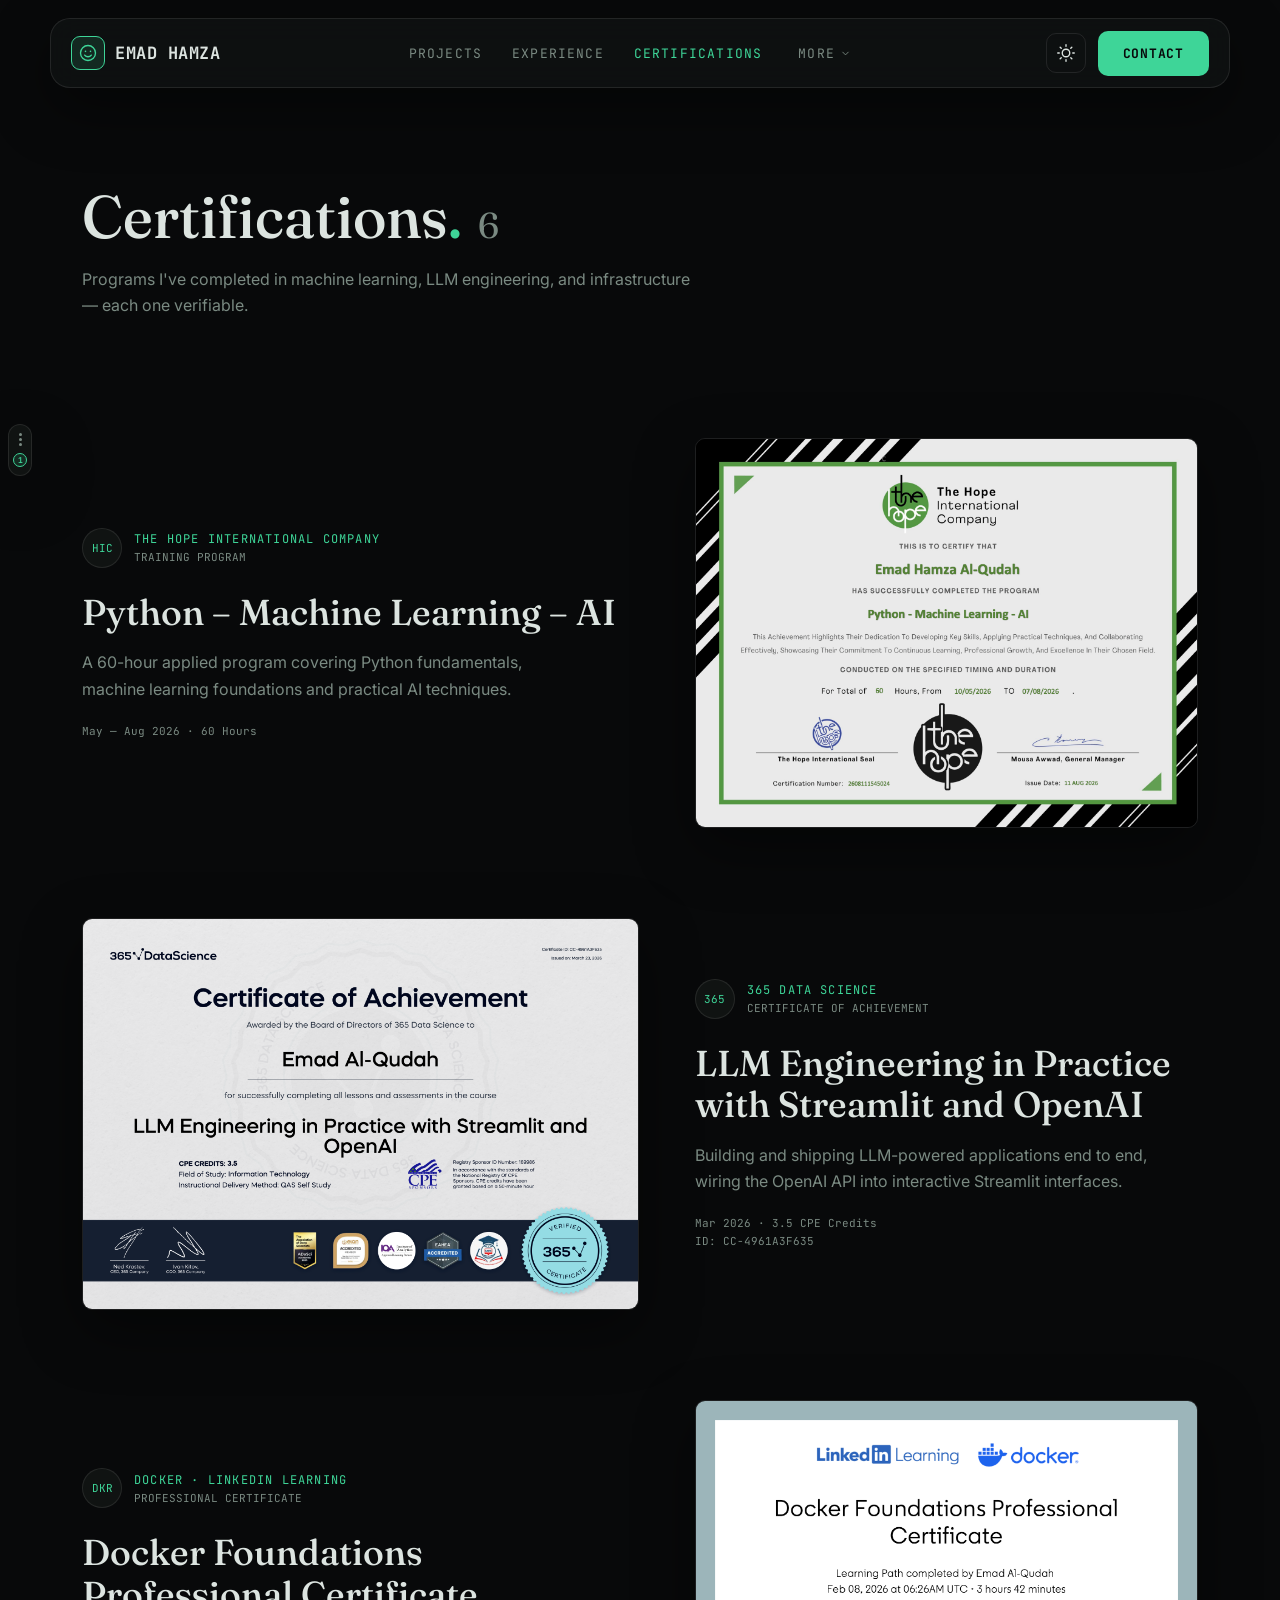
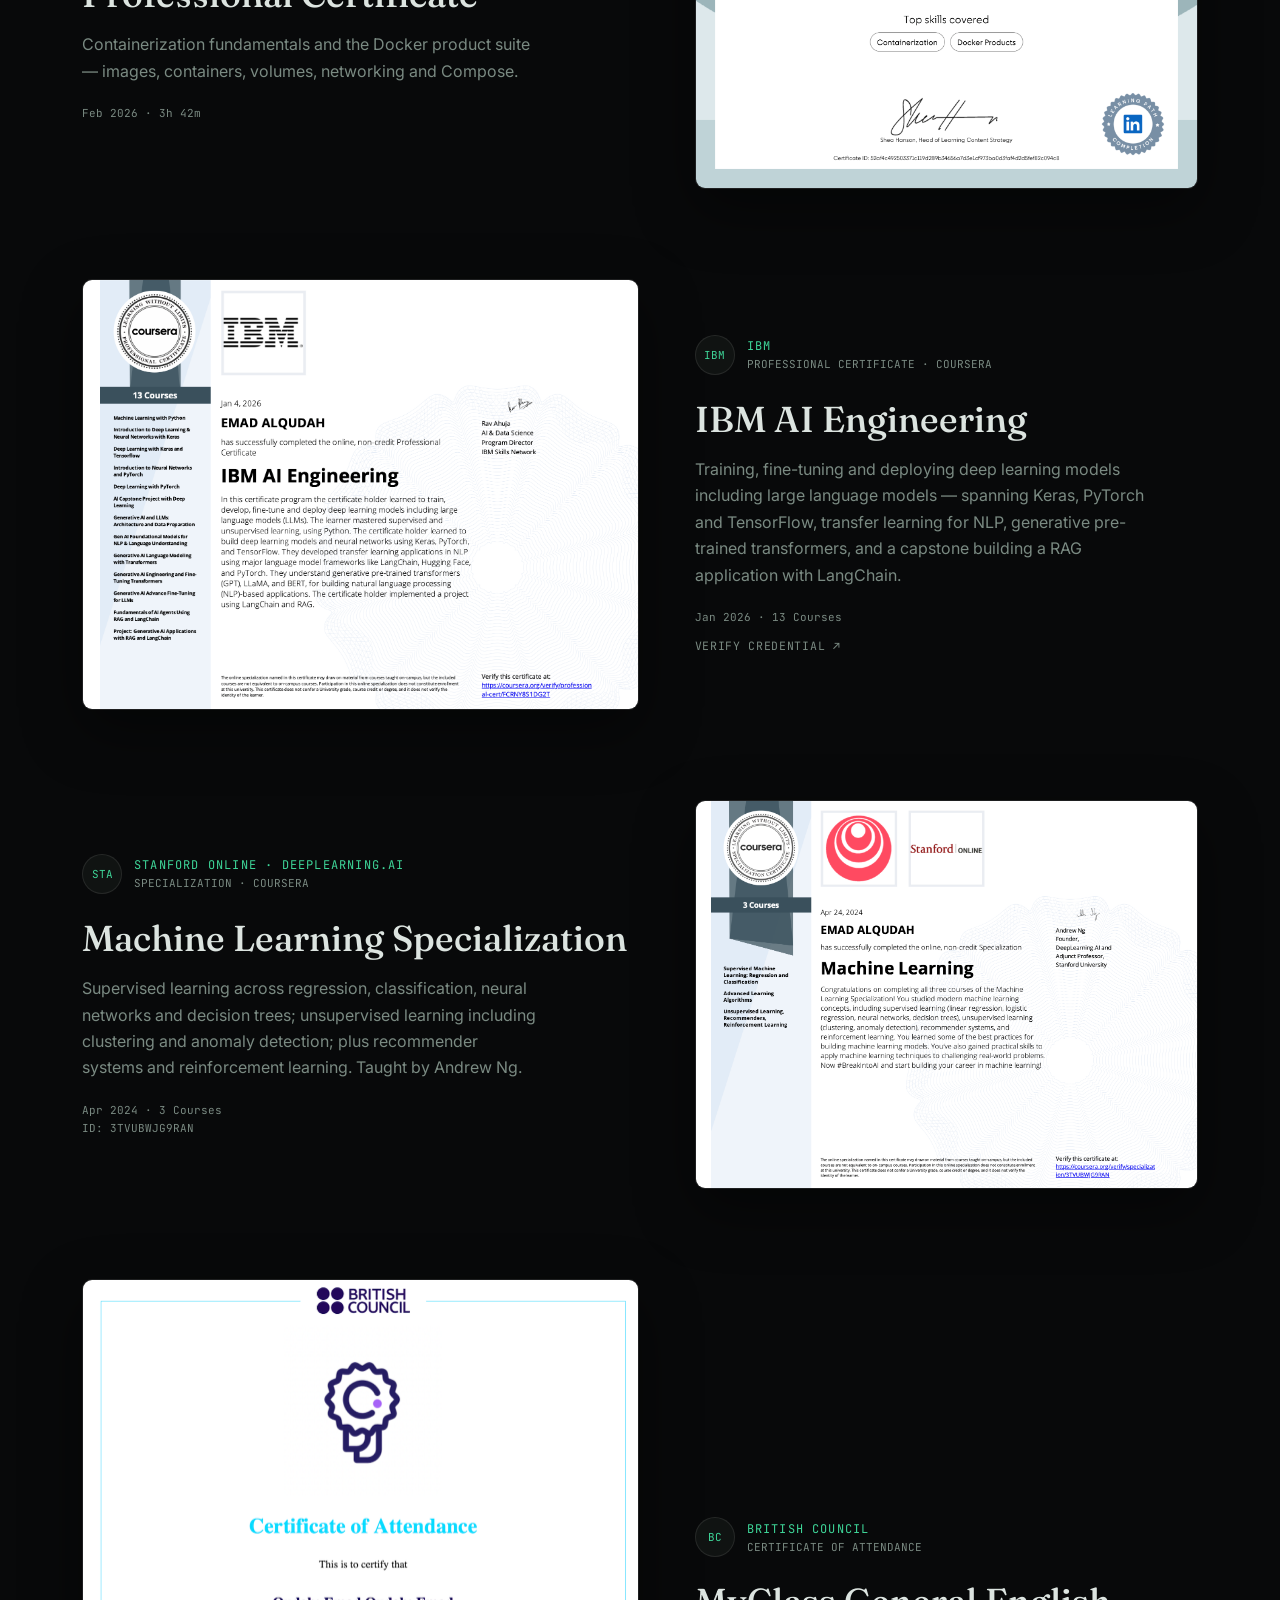
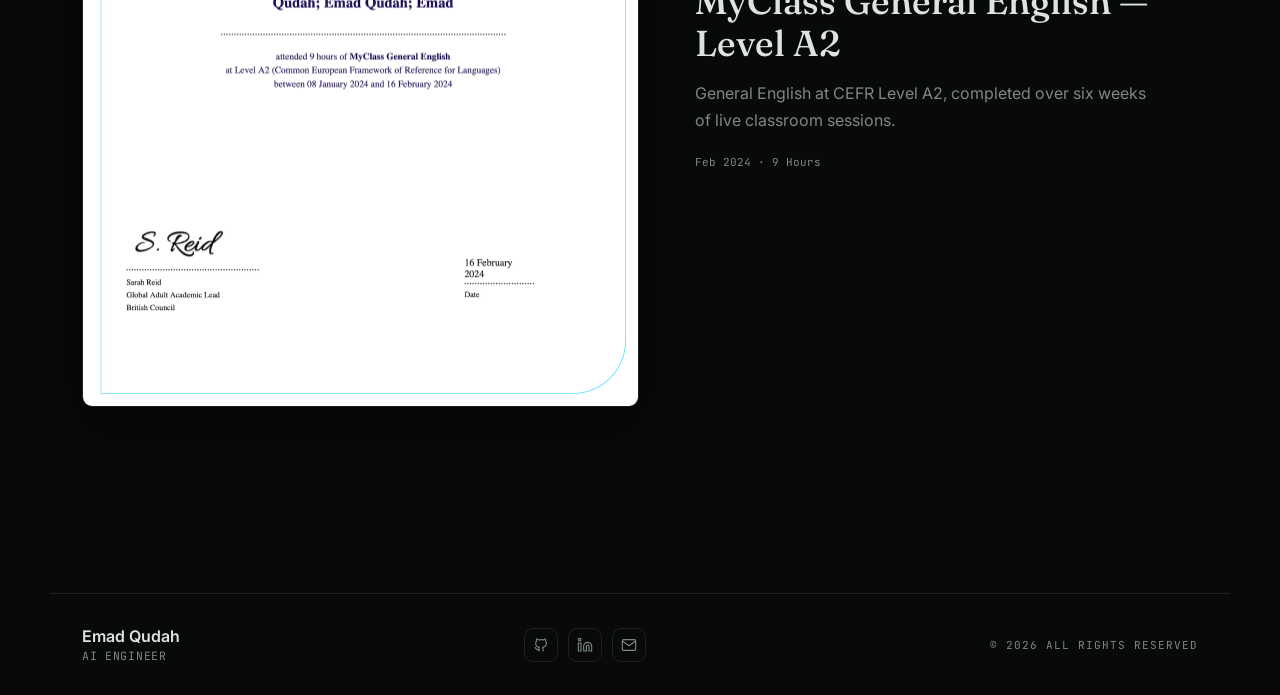
==== commit 7a577c00: "Add project cards and section navigator" ====
--- a/certifications.html
+++ b/certifications.html
@@ -14,6 +14,7 @@
 <script src="assets/js/theme.js" defer></script>
 <script src="assets/js/nav.js" defer></script>
 <script src="assets/js/cert-modal.js" defer></script>
+<script src="assets/js/section-nav.js" defer></script>
 </head>
 <body data-theme="dark">
 
@@ -102,6 +103,12 @@
     </div>
   </nav>
 
+  <!-- SECTION NAVIGATOR: mount point for the shared collapsible section
+       navigator (assets/js/section-nav.js). data-item-selector picks the
+       elements to observe/link (each MUST already have a stable id);
+       data-title-selector finds each item's display title within it. -->
+  <div id="sectionNav" data-page-label="Certifications" data-item-selector=".cert-entry" data-title-selector=".cert-entry-title"></div>
+
   <main>
     <section class="page-hero">
       <h1 class="cert-heading" aria-label="Certifications, 6 total">
@@ -114,7 +121,7 @@
     <section class="cert-section" aria-label="Certifications">
       <div class="cert-entries">
 
-        <article class="cert-entry">
+        <article class="cert-entry" id="cert-python-ml-ai">
           <div class="cert-entry-text">
             <div class="cert-issuer-row">
               <span class="cert-issuer-circle" aria-hidden="true">HIC</span>
@@ -137,7 +144,7 @@
           </button>
         </article>
 
-        <article class="cert-entry cert-entry--reverse">
+        <article class="cert-entry cert-entry--reverse" id="cert-llm-streamlit-openai">
           <div class="cert-entry-text">
             <div class="cert-issuer-row">
               <span class="cert-issuer-circle" aria-hidden="true">365</span>
@@ -161,7 +168,7 @@
           </button>
         </article>
 
-        <article class="cert-entry">
+        <article class="cert-entry" id="cert-docker-foundations">
           <div class="cert-entry-text">
             <div class="cert-issuer-row">
               <span class="cert-issuer-circle" aria-hidden="true">DKR</span>
@@ -184,7 +191,7 @@
           </button>
         </article>
 
-        <article class="cert-entry cert-entry--reverse">
+        <article class="cert-entry cert-entry--reverse" id="cert-ibm-ai-engineering">
           <div class="cert-entry-text">
             <div class="cert-issuer-row">
               <span class="cert-issuer-circle" aria-hidden="true">IBM</span>
@@ -208,7 +215,7 @@
           </button>
         </article>
 
-        <article class="cert-entry">
+        <article class="cert-entry" id="cert-ml-specialization">
           <div class="cert-entry-text">
             <div class="cert-issuer-row">
               <span class="cert-issuer-circle" aria-hidden="true">STA</span>
@@ -232,7 +239,7 @@
           </button>
         </article>
 
-        <article class="cert-entry cert-entry--reverse">
+        <article class="cert-entry cert-entry--reverse" id="cert-english-a2">
           <div class="cert-entry-text">
             <div class="cert-issuer-row">
               <span class="cert-issuer-circle" aria-hidden="true">BC</span>
--- a/assets/css/layout.css
+++ b/assets/css/layout.css
@@ -207,7 +207,7 @@
 
 /* ---------- Reduced motion ---------- */
 @media (prefers-reduced-motion: reduce){
-  *{ animation-duration:.001ms !important; animation-iteration-count:1 !important; transition-duration:.001ms !important; }
-  .bar{ height:var(--h) !important; opacity:1 !important; }
+  html{ scroll-behavior:auto !important; } /* anchor-link jumps (incl. .sec-nav-item clicks) become instant, not smooth */
+  *{ animation-duration:.001ms !important; animation-iteration-count:1 !important; transition-duration:.001ms !important; transition-delay:0s !important; }
   .card-label{ text-shadow:none !important; }
 }
--- a/assets/css/pages.css
+++ b/assets/css/pages.css
@@ -1,5 +1,5 @@
 /* ==========================================================================
-   pages.css — hero, waveform, info cards, and subpage heading components.
+   pages.css — hero, lifecycle diagram, info cards, and subpage heading components.
    ========================================================================== */
 
 /* ---------- Hero ---------- */
@@ -33,34 +33,67 @@
 .hero-actions{ display:flex; gap:14px; flex-wrap:wrap; }
 
 .hero-visual{ display:flex; flex-direction:column; align-items:center; gap:18px; }
-.waveform{
+
+/* ---------- Hero: AI engineering lifecycle diagram ---------- */
+.lifecycle-svg{
   width:100%;
-  height:170px;
-  display:flex;
-  align-items:center;
-  justify-content:center;
-  gap:5px;
-  padding:0 6px;
-}
-.bar{
-  width:5px;
-  border-radius:3px;
-  background:var(--accent);
-  height:14px;
-  flex:0 0 auto;
-  animation:bar-bounce 1.4s ease-in-out infinite;
-}
-@keyframes bar-bounce{
-  0%, 100%{ height:14px; opacity:.45; }
-  50%{ height:var(--h); opacity:1; }
-}
-.waveform-caption{
-  font-family:'JetBrains Mono',monospace;
-  font-size:11px;
-  color:var(--text-muted);
+  height:auto;
+  display:block;
+}
+.lifecycle-ring{
+  fill:none;
+  stroke:var(--line);
+  stroke-width:1;
+}
+.lifecycle-arc-group{
+  transform-box:view-box;
+  transform-origin:160px 160px;
+  animation:lifecycle-spin 14s linear infinite;
+}
+.lifecycle-arc{
+  fill:none;
+  stroke:var(--accent);
+  stroke-width:2;
+  stroke-linecap:round;
+}
+.lifecycle-node{
+  fill:var(--bg);
+  stroke:var(--accent);
+  stroke-width:1.5;
+  animation:lifecycle-pulse 14s linear infinite;
+}
+.lifecycle-label{
+  font-family:'JetBrains Mono',monospace;
+  font-size:8.5px;
   letter-spacing:.12em;
-  text-transform:uppercase;
-  text-align:center;
+  fill:var(--text-muted);
+}
+.lifecycle-center-title{
+  font-family:'JetBrains Mono',monospace;
+  font-size:11px;
+  font-weight:700;
+  letter-spacing:.14em;
+  fill:var(--accent);
+}
+.lifecycle-center-sub{
+  font-family:'JetBrains Mono',monospace;
+  font-size:7.5px;
+  letter-spacing:.1em;
+  fill:var(--text-muted);
+}
+@keyframes lifecycle-spin{
+  to{ transform:rotate(360deg); }
+}
+@keyframes lifecycle-pulse{
+  0%, 6%, 100%{ stroke-width:1.5; filter:none; }
+  3%{ stroke-width:2.75; filter:drop-shadow(0 0 4px var(--accent)); }
+}
+
+@media (max-width:600px){
+  .lifecycle-svg{ max-width:230px; margin:0 auto; }
+  .lifecycle-label{ font-size:10.5px; }
+  .lifecycle-center-title{ font-size:13px; }
+  .lifecycle-center-sub{ font-size:9px; }
 }
 
 /* ---------- Info cards ---------- */
@@ -556,22 +589,24 @@
   margin:14px 0 0;
 }
 .tl-list{
+  list-style:none;
+  padding-left:0;
   margin:14px 0 0;
   display:flex;
   flex-direction:column;
   gap:8px;
 }
 .tl-list li{
-  position:relative;
-  padding-left:18px;
+  display:flex;
+  align-items:flex-start;
+  gap:8px;
   font-size:14px;
-  line-height:1.55;
-  color:var(--text-muted);
+  line-height:1.6;
+  color:color-mix(in srgb, var(--text) 75%, var(--text-muted) 25%);
 }
 .tl-list li::before{
   content:'▸';
-  position:absolute;
-  left:0;
+  flex-shrink:0;
   color:var(--accent);
 }
 .tl-tags{
@@ -590,6 +625,13 @@
   border-radius:999px;
   padding:4px 10px;
 }
+.tl-cert-btn{
+  margin-top:16px;
+  padding:8px 14px;
+  font-size:11px;
+  border-radius:8px;
+}
+.tl-cert-btn svg{ width:14px; height:14px; flex-shrink:0; }
 
 @media (max-width:760px){
   .tl::before{ left:20px; }
@@ -603,6 +645,164 @@
   }
 }
 
+/* ---------- Experience: certification PDF preview modal ---------- */
+.pdf-modal{
+  position:fixed;
+  inset:0;
+  z-index:300;
+  display:flex;
+  align-items:center;
+  justify-content:center;
+  padding:24px;
+  background:rgba(0,0,0,0.92);
+  opacity:0;
+  visibility:hidden;
+  transition:opacity .2s ease, visibility .2s ease;
+}
+.pdf-modal.open{
+  opacity:1;
+  visibility:visible;
+}
+.pdf-modal-panel{
+  width:min(920px, 100%);
+  height:min(86vh, 900px);
+  display:flex;
+  flex-direction:column;
+  background:var(--bg-elevated);
+  border:1px solid var(--line);
+  border-radius:14px;
+  box-shadow:var(--shadow);
+  overflow:hidden;
+  transform:scale(.98);
+  transition:transform .2s ease;
+}
+.pdf-modal.open .pdf-modal-panel{ transform:scale(1); }
+
+/* Header bar is intentionally a fixed dark toolbar regardless of site theme —
+   it overlays the document rather than sitting in the page's own surface, the
+   same reasoning as the always-dark .cert-lightbox backdrop above. */
+.pdf-modal-header{
+  display:flex;
+  align-items:center;
+  gap:14px;
+  padding:14px 16px;
+  background:#08090A;
+  border-bottom:1px solid rgba(255,255,255,0.09);
+  flex-shrink:0;
+}
+.pdf-modal-label{
+  font-family:'JetBrains Mono',monospace;
+  font-size:11px;
+  font-weight:700;
+  text-transform:uppercase;
+  letter-spacing:.08em;
+  color:#DCE4E0;
+  margin-right:auto;
+}
+.pdf-modal-download{
+  display:inline-flex;
+  align-items:center;
+  gap:6px;
+  font-family:'JetBrains Mono',monospace;
+  font-size:11px;
+  font-weight:700;
+  text-transform:uppercase;
+  letter-spacing:.06em;
+  padding:8px 14px;
+  border-radius:999px;
+  background:#3ED598;
+  color:#08090A;
+  white-space:nowrap;
+  transition:transform .2s ease, box-shadow .2s ease;
+}
+.pdf-modal-download svg{ width:13px; height:13px; flex-shrink:0; }
+.pdf-modal-download:hover{
+  transform:translateY(-2px);
+  box-shadow:0 10px 20px rgba(62,213,152,0.3);
+}
+.pdf-modal-close{
+  display:inline-flex;
+  align-items:center;
+  justify-content:center;
+  width:32px;
+  height:32px;
+  font-size:22px;
+  line-height:1;
+  color:#DCE4E0;
+  border-radius:8px;
+  transition:color .2s ease, background .2s ease;
+}
+.pdf-modal-close:hover, .pdf-modal-close:focus-visible{
+  color:#fff;
+  background:rgba(255,255,255,0.12);
+}
+.pdf-modal-body{
+  position:relative;
+  flex:1;
+  min-height:320px;
+  background:var(--bg-elevated);
+}
+.pdf-modal-frame{
+  width:100%;
+  height:100%;
+  border:0;
+  display:block;
+}
+.pdf-modal-fallback{
+  position:absolute;
+  inset:0;
+  display:flex;
+  flex-direction:column;
+  align-items:center;
+  justify-content:center;
+  gap:16px;
+  padding:32px;
+  text-align:center;
+  background:var(--bg-elevated);
+}
+/* JS toggles the `hidden` attribute (not a class) to switch between the iframe
+   and the fallback panel — an unconditioned `display` above would otherwise
+   outrank the UA [hidden] rule and defeat that toggle, so restate it here at
+   higher specificity. */
+.pdf-modal-frame[hidden],
+.pdf-modal-fallback[hidden]{ display:none; }
+.pdf-modal-fallback p{
+  margin:0;
+  font-size:14px;
+  line-height:1.6;
+  color:var(--text-muted);
+  max-width:32ch;
+}
+.pdf-modal-fallback-link{
+  font-family:'JetBrains Mono',monospace;
+  font-size:12px;
+  font-weight:700;
+  text-transform:uppercase;
+  letter-spacing:.06em;
+  padding:12px 22px;
+  border-radius:10px;
+  background:var(--accent);
+  color:var(--bg);
+  transition:transform .2s ease, box-shadow .2s ease;
+}
+.pdf-modal-fallback-link:hover{
+  transform:translateY(-2px);
+  box-shadow:0 10px 20px var(--accent-soft);
+}
+
+@media (max-width:640px){
+  .pdf-modal{ padding:0; }
+  .pdf-modal-panel{
+    width:100%;
+    height:100%;
+    border-radius:0;
+  }
+  .pdf-modal-header{ padding:12px; gap:10px; }
+  .pdf-modal-label{ font-size:10px; }
+  .pdf-modal-download{ padding:7px 12px; }
+  .pdf-modal-fallback{ padding:24px; }
+}
+
 /* ---------- Projects: filter chips ---------- */
 .proj-section{
   max-width:1180px;
@@ -635,7 +835,7 @@
   color:var(--accent);
 }
 
-/* ---------- Projects: grid & cards ---------- */
+/* ---------- Projects: grid & card shell ---------- */
 .proj-grid{
   display:grid;
   grid-template-columns:1fr;
@@ -654,84 +854,316 @@
   transform:translateY(-4px);
   box-shadow:var(--shadow);
 }
-.proj-kicker{
+
+/* ==========================================================================
+   Featured project card (.proj-feature) — the single shared two-column
+   component used for all five project cards. Layered on top of .proj-card
+   (kept on the same <article>, alongside data-category, so the existing
+   filter-chip JS in nav.js — which selects .proj-card and reads
+   data-category — keeps working) rather than a standalone component.
+   ========================================================================== */
+.proj-feature{
+  display:flex;
+  flex-wrap:wrap;
+  align-items:center;
+  gap:28px;
+  padding:28px;
+  border-radius:12px;
+}
+.proj-feature-copy{ flex:1 1 300px; }
+
+.proj-feature-eyebrow{
   display:block;
   font-family:'JetBrains Mono',monospace;
-  font-size:10.5px;
-  text-transform:uppercase;
-  letter-spacing:.12em;
+  font-size:11px;
+  letter-spacing:1.4px;
   color:var(--accent);
 }
-.proj-kicker-row{
-  display:flex;
-  align-items:center;
+.proj-feature-title{
+  font-family:'Fraunces',serif;
+  font-weight:500;
+  font-size:28px;
+  color:var(--text);
+  margin:10px 0 0;
+}
+.proj-feature-desc{
+  font-size:14px;
+  line-height:1.65;
+  color:var(--text-muted);
+  margin:12px 0 0;
+}
+.proj-feature-tags{
+  display:flex;
   flex-wrap:wrap;
   gap:8px;
-}
-.proj-kicker-row .proj-kicker{ margin:0; }
-.proj-badge{
-  font-family:'JetBrains Mono',monospace;
-  font-size:10.5px;
-  text-transform:uppercase;
-  letter-spacing:.12em;
-  color:var(--text-muted);
-  border:1px solid var(--text-muted);
+  margin-top:16px;
+}
+.proj-feature-tag{
+  font-family:'JetBrains Mono',monospace;
+  font-size:11px;
+  color:var(--text-muted);
+  border:1px solid var(--line);
+  border-radius:4px;
+  padding:4px 10px;
+}
+.proj-feature-actions{
+  display:flex;
+  flex-wrap:wrap;
+  gap:12px;
+  margin-top:20px;
+}
+.proj-feature-btn{
+  display:inline-flex;
+  align-items:center;
+  font-family:'JetBrains Mono',monospace;
+  font-size:12px;
+  font-weight:700;
+  letter-spacing:.04em;
+  padding:10px 16px;
+  border-radius:6px;
+  border:1px solid transparent;
+  transition:transform .2s ease, box-shadow .2s ease, border-color .2s ease, color .2s ease;
+}
+.proj-feature-btn--solid{ background:var(--accent); color:var(--bg); }
+.proj-feature-btn--solid:hover{ transform:translateY(-2px); box-shadow:0 10px 20px var(--accent-soft); }
+.proj-feature-btn--outline{ background:transparent; color:var(--text-muted); border-color:var(--line); }
+.proj-feature-btn--outline:hover{ color:var(--text); border-color:var(--accent); }
+
+/* ---------- Featured project card: key-art SVG shell ---------- */
+.proj-feature-art{
+  flex:0 1 260px;
+  min-width:220px;
+  color:var(--accent); /* accent-colored SVG parts use stroke/fill="currentColor" to inherit this */
+}
+.proj-feature-svg{ width:100%; height:auto; display:block; }
+
+/* ---------- Key-art SVG: shared vocabulary, reused across all five cards ---------- */
+.proj-art-chip{
+  fill:var(--bg-elevated);
+  stroke:var(--line);
+  stroke-width:1;
+}
+.proj-art-chip--accent{ stroke:var(--accent); }
+.proj-art-chip-label{
+  font-family:'JetBrains Mono',monospace;
+  font-size:11px;
+  fill:var(--text);
+}
+.proj-art-chip-label--muted{ fill:var(--text-muted); }
+.proj-art-chip-label--accent{ fill:var(--accent); }
+.proj-art-node{
+  fill:var(--accent-soft);
+  stroke-width:1.5;
+}
+.proj-art-node-label{
+  font-family:'JetBrains Mono',monospace;
+  font-size:11px;
+}
+.proj-art-connector{
+  fill:none;
+  stroke:currentColor; /* was missing — with no stroke color AND fill:none, connectors had nothing to paint at all */
+  stroke-width:1;
+  opacity:.45;
+}
+.proj-art-muted-label{
+  font-family:'JetBrains Mono',monospace;
+  font-size:11px;
+  fill:var(--text-muted);
+}
+
+/* ---------- Key-art SVG: pieces shared by 2+ cards, same visual language ---------- */
+.proj-art-axis{ stroke:var(--line); stroke-width:1; }
+.proj-art-arrow{ stroke-width:1.5; }
+.proj-art-arrowhead{ stroke:none; }
+.proj-art-dot{ fill:var(--text-muted); }
+.proj-art-trend{ fill:none; stroke-width:1.5; }
+.proj-art-zigzag{ fill:none; stroke-width:1.5; stroke-linejoin:round; }
+.proj-art-zigzag--dashed{ stroke-dasharray:4,4; opacity:.6; }
+.proj-art-divider{ stroke:var(--text-muted); stroke-width:1; stroke-dasharray:3,3; }
+.proj-art-track{ fill:var(--bg-elevated); stroke:var(--line); stroke-width:1; }
+.proj-art-track-fill{ stroke:none; }
+
+/* ---------- Key-art SVG: one-off pieces (ContextIQ answer panel, Churn risk call) ---------- */
+.proj-art-answer-panel{
+  fill:var(--bg-elevated);
+  stroke-width:1.5;
+}
+.proj-art-answer-title{
+  font-family:'Fraunces',serif;
+  font-size:13px;
+}
+.proj-art-risk-label{
+  font-family:'Fraunces',serif;
+  font-size:18px;
+}
+
+@media (max-width:640px){
+  .proj-feature{ padding:20px; flex-direction:column; }
+  .proj-feature-title{ font-size:24px; }
+  .proj-feature-art{ order:1; width:100%; }
+  .proj-feature-copy{ order:0; }
+}
+
+/* ==========================================================================
+   Section navigator (.sec-nav) — shared collapsible left-edge overlay, used
+   on projects.html, experience.html and certifications.html. Built at
+   runtime by assets/js/section-nav.js from a single #sectionNav mount point
+   per page (see that file for the data-* contract) — no page-specific CSS
+   below, this is the one component all three pages share.
+
+   Both .sec-nav-collapsed and .sec-nav-expanded are independently
+   position:fixed with the SAME inset-inline-start/top/transform, so each is
+   always centred on the same viewport anchor point regardless of which is
+   visible or how tall the other is — expanding/collapsing only toggles
+   opacity on these fixed boxes, it never changes anything in normal
+   document flow, so it cannot reflow or shift the page. <nav class="sec-nav">
+   itself carries no layout styling — it holds no visual box of its own,
+   only the two fixed children.
+   ========================================================================== */
+.sec-nav-collapsed,
+.sec-nav-expanded{
+  position:fixed;
+  inset-inline-start:8px;
+  top:50%;
+  transform:translateY(-50%);
+  z-index:90;
+}
+
+/* ---------- Collapsed (resting) pill ----------
+   Deliberately icon-only (no title text): at this site's content padding
+   (32px from the viewport edge up to the 1180px content max-width), there
+   is no width that both fits a legible truncated title AND guarantees zero
+   overlap with page text starting at the ~1100px reveal breakpoint below.
+   Position still updates live via .sec-nav-index-num (JS-driven). */
+.sec-nav-collapsed{
+  display:flex;
+  flex-direction:column;
+  align-items:center;
+  gap:7px;
+  padding:8px 4px;
   border-radius:999px;
-  padding:2px 9px;
-}
-.proj-title{
-  font-family:'Fraunces',serif;
-  font-weight:500;
-  font-size:21px;
-  color:var(--text);
-  margin:10px 0 0;
-}
-.proj-desc{
-  font-size:14.5px;
-  line-height:1.65;
-  color:var(--text-muted);
-  margin:10px 0 0;
-}
-.proj-stat{
-  display:flex;
-  align-items:baseline;
-  gap:6px;
-  margin-top:12px;
-  font-family:'JetBrains Mono',monospace;
-  font-size:12px;
-}
-.proj-stat-value{ color:var(--accent); font-weight:700; }
-.proj-stat-label{ color:var(--text-muted); }
-.proj-tags{
-  display:flex;
-  flex-wrap:wrap;
-  gap:6px;
-  margin-top:16px;
-}
-.proj-tag{
-  font-family:'JetBrains Mono',monospace;
-  font-size:10.5px;
-  color:var(--text-muted);
+  background:var(--bg-elevated);
   border:1px solid var(--line);
+  box-shadow:var(--shadow);
+  opacity:1;
+  transition:opacity .18s ease;
+}
+.sec-nav:hover .sec-nav-collapsed,
+.sec-nav:focus-within .sec-nav-collapsed{
+  opacity:0;
+}
+.sec-nav-glyph{
+  display:flex;
+  flex-direction:column;
+  align-items:center;
+  gap:2px;
+}
+.sec-nav-glyph span{
+  width:3px;
+  height:3px;
   border-radius:999px;
-  padding:4px 10px;
-}
-.proj-links{
-  display:flex;
-  flex-wrap:wrap;
-  gap:18px;
-  margin-top:18px;
-}
-.proj-link{
-  display:inline-flex;
-  align-items:center;
-  gap:6px;
-  font-family:'JetBrains Mono',monospace;
-  font-size:11.5px;
-  text-transform:uppercase;
-  letter-spacing:.05em;
-  color:var(--text-muted);
-  transition:color .2s ease;
-}
-.proj-link svg{ width:14px; height:14px; }
-.proj-link:hover, .proj-link:focus-visible{ color:var(--accent); }
+  background:var(--text-muted);
+}
+.sec-nav-index{
+  width:14px;
+  height:14px;
+  border-radius:999px;
+  background:var(--accent-soft);
+  border:1px solid var(--accent);
+  display:flex;
+  align-items:center;
+  justify-content:center;
+}
+.sec-nav-index-num{
+  font-family:'JetBrains Mono',monospace;
+  font-size:8px;
+  font-weight:700;
+  color:var(--accent);
+  line-height:1;
+}
+
+/* ---------- Expanded panel ----------
+   Opens on hover after ~150ms, closes ~300ms after the cursor leaves —
+   implemented as asymmetric transition-delay in the two rules below rather
+   than JS timers, which gets "cancel the pending close if the cursor
+   returns" for free: re-entering before the close delay elapses just
+   re-matches the :hover/:focus-within rule and the still-pending opacity
+   target (1) never changed, so nothing visibly happens.
+   opacity + pointer-events (not visibility/display) keep the links in
+   normal tab order at all times, so :focus-within can actually be reached
+   by tabbing into them — visibility:hidden would remove them from tab
+   order and make that impossible. */
+.sec-nav-expanded{
+  display:flex;
+  flex-direction:column;
+  width:160px;
+  max-height:70vh;
+  overflow-y:auto;
+  padding:14px;
+  border-radius:14px;
+  background:var(--bg-elevated);
+  border:1px solid var(--line);
+  box-shadow:var(--shadow);
+  opacity:0;
+  pointer-events:none;
+  transition:opacity .2s ease .3s;
+}
+.sec-nav:hover .sec-nav-expanded,
+.sec-nav:focus-within .sec-nav-expanded{
+  opacity:1;
+  pointer-events:auto;
+  transition-delay:.15s;
+}
+.sec-nav-label{
+  font-family:'JetBrains Mono',monospace;
+  font-size:10px;
+  text-transform:uppercase;
+  letter-spacing:.1em;
+  color:var(--accent);
+}
+.sec-nav-divider{
+  height:1px;
+  background:var(--line);
+  margin:10px 0;
+  flex:0 0 auto;
+}
+.sec-nav-list{
+  display:flex;
+  flex-direction:column;
+  gap:4px;
+}
+.sec-nav-item{
+  display:flex;
+  align-items:center;
+  gap:9px;
+  padding:5px 4px;
+  border-radius:8px;
+  transition:background .15s ease;
+}
+.sec-nav-item:hover,
+.sec-nav-item:focus-visible{ background:var(--accent-soft); }
+.sec-nav-dot{
+  flex:0 0 auto;
+  width:6px;
+  height:6px;
+  border-radius:999px;
+  background:var(--text-muted);
+  transition:background .15s ease;
+}
+.sec-nav-item-title{
+  font-size:12.5px;
+  color:var(--text-muted);
+  white-space:nowrap;
+  overflow:hidden;
+  text-overflow:ellipsis;
+  transition:color .15s ease;
+}
+.sec-nav-item.is-active .sec-nav-dot{ background:var(--accent); }
+.sec-nav-item.is-active .sec-nav-item-title{ color:var(--text); }
+
+/* Below ~1100px these pages are short enough to just scroll — hide rather
+   than convert to a hamburger/drawer. */
+@media (max-width:1099px){
+  .sec-nav-collapsed,
+  .sec-nav-expanded{ display:none; }
+}
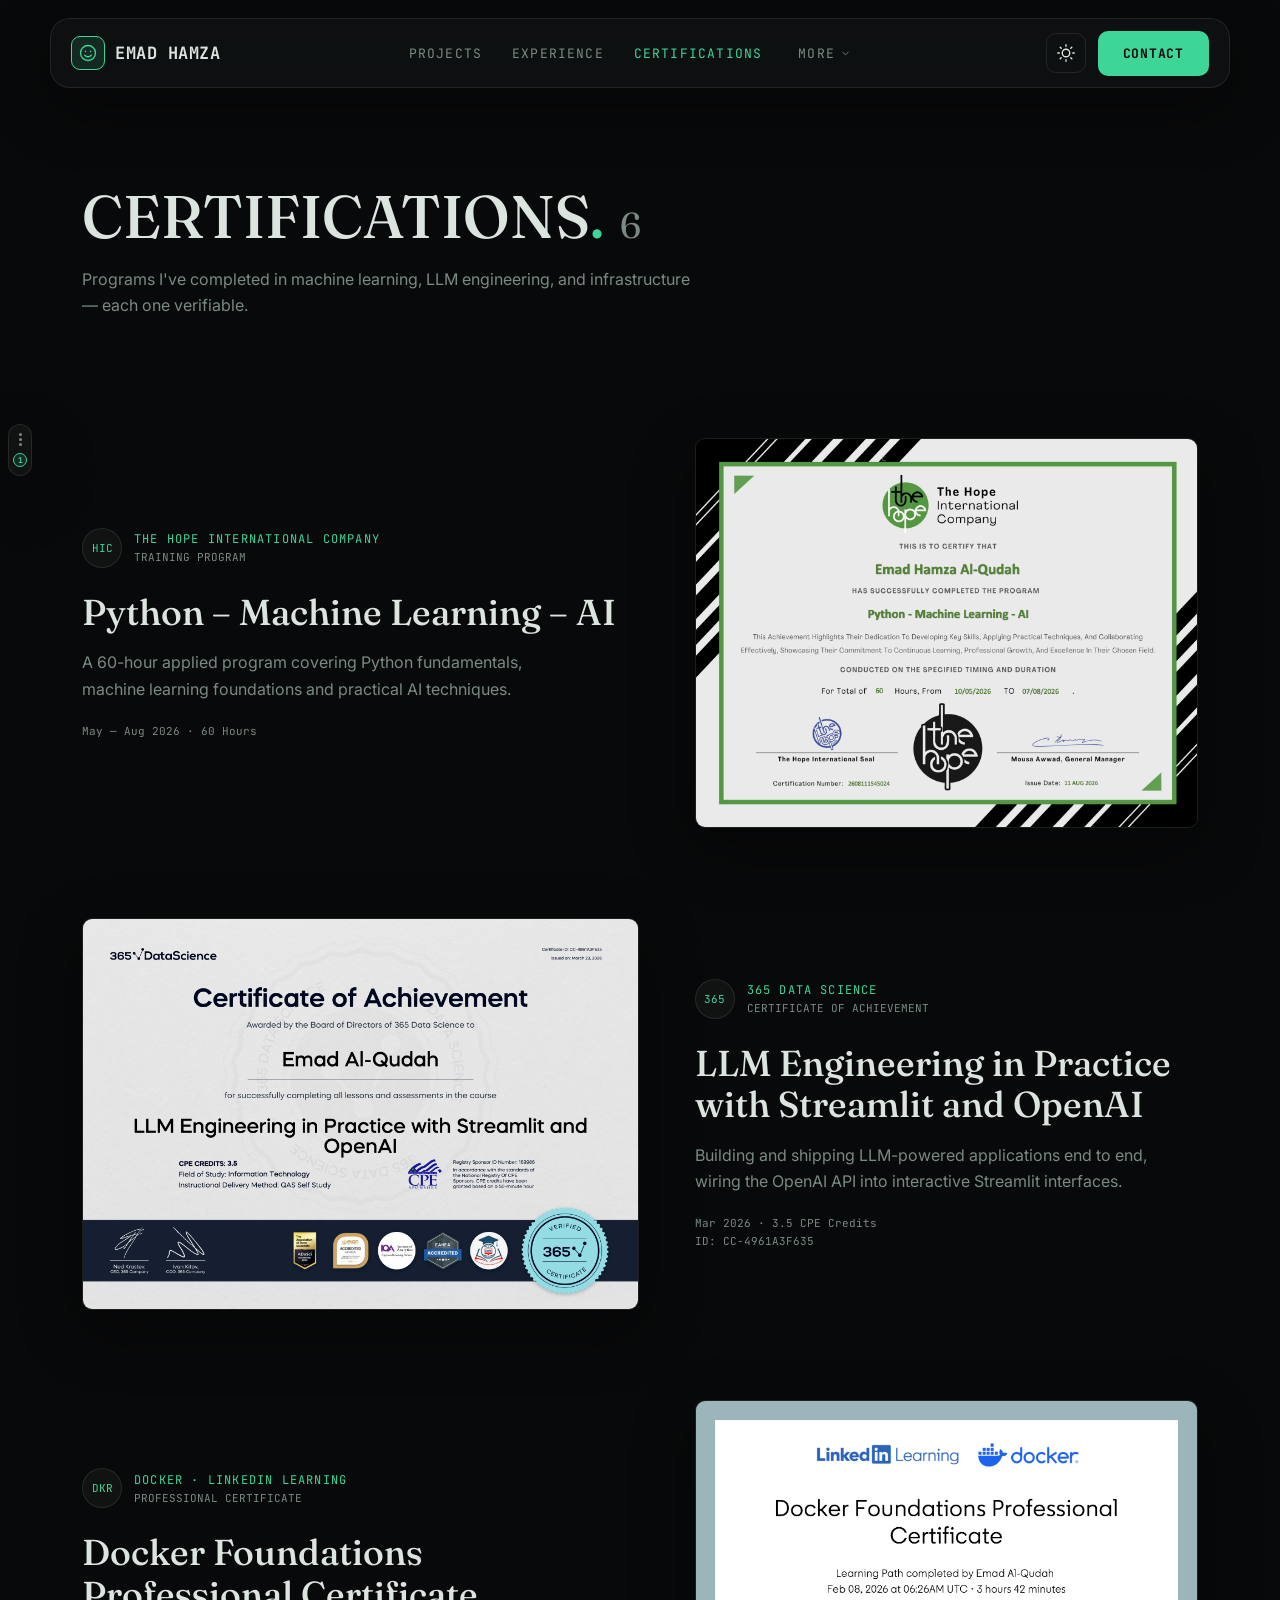
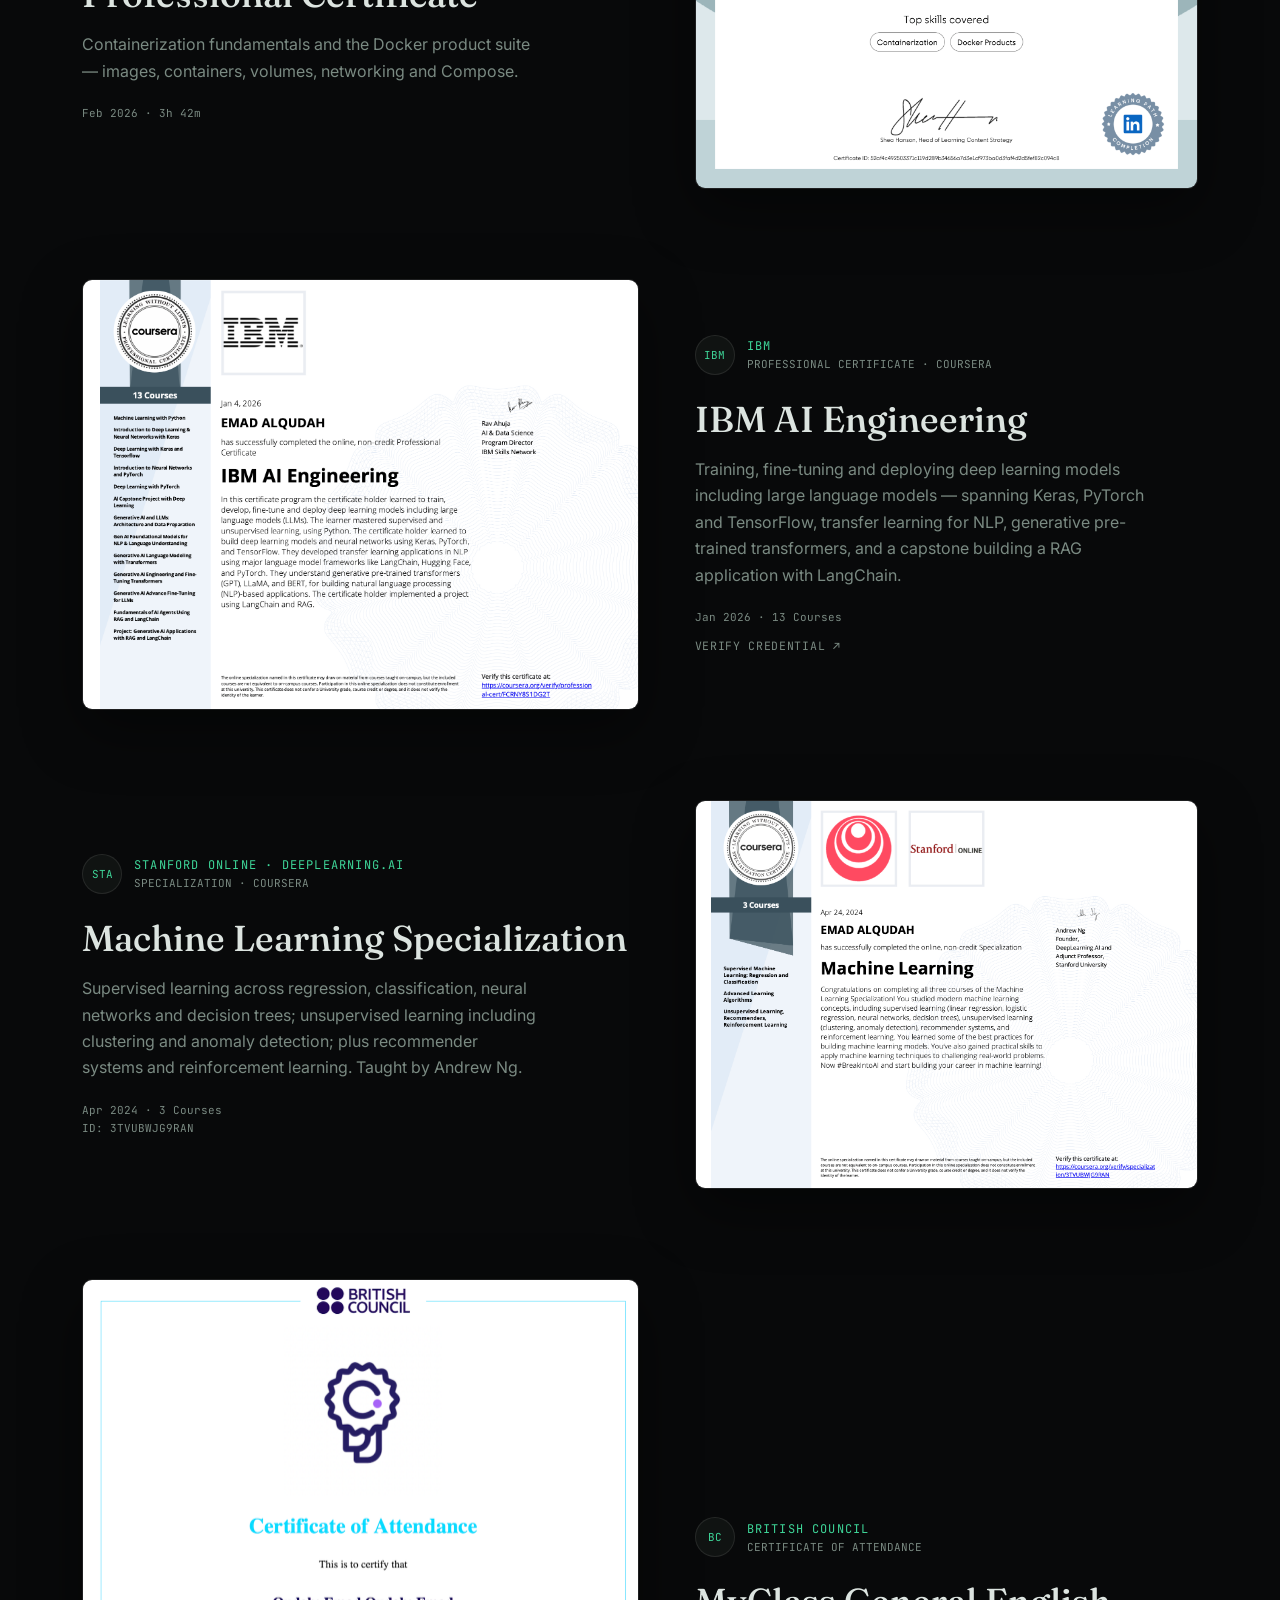
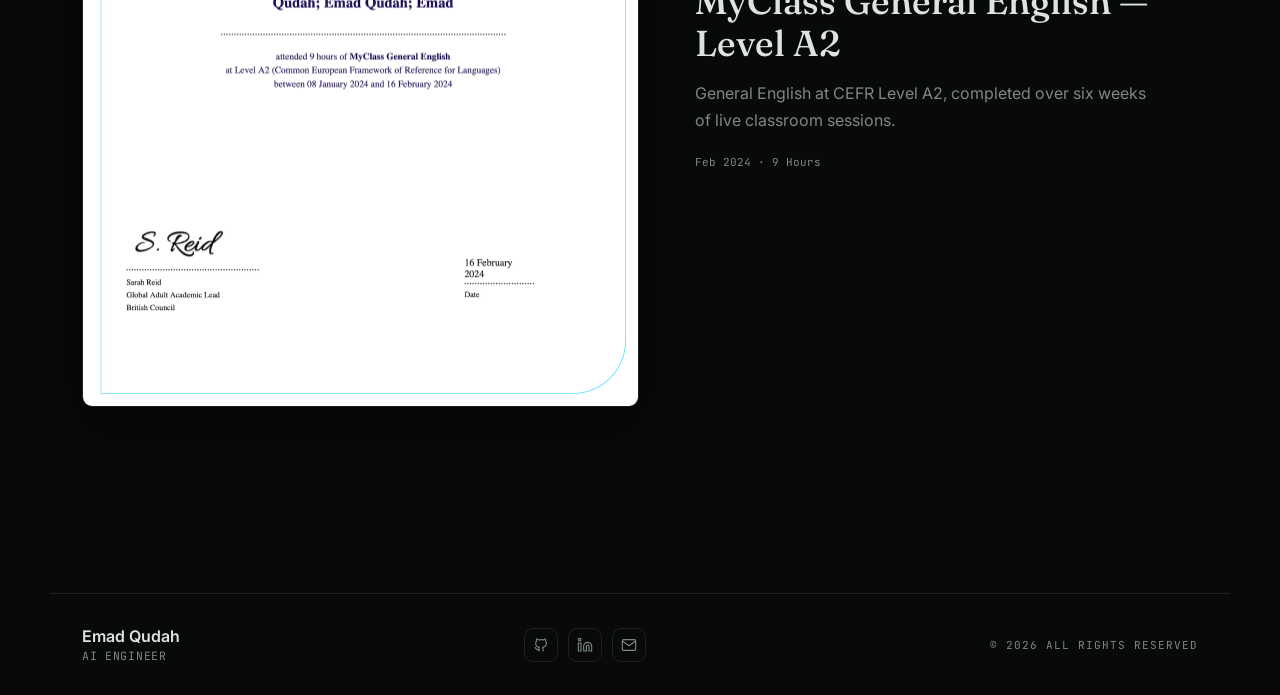
==== commit 7645a858: "Refactor CSS grid layout for proj-contextiq and update headings for consistency - Updated grid-templ" ====
--- a/certifications.html
+++ b/certifications.html
@@ -112,7 +112,7 @@
   <main>
     <section class="page-hero">
       <h1 class="cert-heading" aria-label="Certifications, 6 total">
-        <span class="cert-heading-title">Certifications<span class="cert-heading-dot">.</span></span>
+        <span class="cert-heading-title">CERTIFICATIONS<span class="cert-heading-dot">.</span></span>
         <span class="cert-heading-count" aria-hidden="true">6</span>
       </h1>
       <p class="page-intro">Programs I've completed in machine learning, LLM engineering, and infrastructure — each one verifiable.</p>
--- a/assets/css/pages.css
+++ b/assets/css/pages.css
@@ -21,7 +21,7 @@
 }
 .hero-title span{ display:block; }
 .hero-title .name{ color:var(--text); }
-.hero-title .surname{ color:var(--text-muted); font-style:normal; }
+.hero-title .surname{ color:color-mix(in srgb, var(--text) 75%, var(--text-muted) 25%); font-style:normal; }
 
 .hero-tagline{
   color:var(--text-muted);
@@ -180,6 +180,14 @@
   margin:0;
   color:var(--text);
 }
+/* Projects page only: at line-height:1.02 the line box leaves almost no
+   room below the baseline, and Fraunces' capital J has an unusually deep
+   descender even in its default (non-"wonk") glyph form — the line box was
+   clipping it. .page-title is shared by experience.html/skills.html too
+   (identical class, no other selector to hang this off), so this is a
+   dedicated modifier on the Projects <h1> only; every other page's heading
+   keeps line-height:1.02 unchanged. */
+.proj-page-title{ line-height:1.15; }
 .page-intro{
   color:var(--text-muted);
   max-width:620px;
@@ -983,18 +991,145 @@
 .proj-art-track{ fill:var(--bg-elevated); stroke:var(--line); stroke-width:1; }
 .proj-art-track-fill{ stroke:none; }
 
-/* ---------- Key-art SVG: one-off pieces (ContextIQ answer panel, Churn risk call) ---------- */
-.proj-art-answer-panel{
-  fill:var(--bg-elevated);
-  stroke-width:1.5;
-}
-.proj-art-answer-title{
-  font-family:'Fraunces',serif;
-  font-size:13px;
-}
+/* ---------- Key-art SVG: one-off pieces (Churn risk call) ---------- */
 .proj-art-risk-label{
   font-family:'Fraunces',serif;
   font-size:18px;
+}
+
+/* ---------- ContextIQ only: widen the visual column to ~42% / text to ~58%
+   (every other card keeps the shared flex layout via .proj-feature-copy/
+   .proj-feature-art below). #proj-contextiq IS the .proj-feature element
+   (same <article>), so this ID-scoped override can't leak onto other cards.
+
+   This is display:grid rather than a flex-basis percentage split
+   deliberately: .proj-feature has flex-wrap:wrap, and 58%+42% flex-basis
+   leaves zero slack for the 36px gap between them — flex-wrap's line-
+   breaking test compares each item's UNADJUSTED hypothetical basis against
+   the remaining space, so the second item was judged not to fit on the
+   first line, wrapped onto its own line, and then its flex-grow:1 stretched
+   it to fill that entire new line — i.e. exactly the "video full-width
+   below the text" bug. Grid's percentage tracks are sized within the space
+   already remaining after the gap is subtracted, so the same 58%/42% split
+   can't overflow or wrap this way.
+
+   Both tracks are wrapped in minmax(0, ...): every explicit grid track —
+   percentage ones included, not just fr — has an implicit automatic
+   minimum size equal to its content's min-content width unless clamped.
+   Without this, a long tag pill in .proj-feature-tags, or the unbreakable
+   logo+wordmark lockup (fixed-width logo + white-space:nowrap wordmark),
+   could force its column past its 58%/42% share; since neither .proj-card
+   nor .proj-feature clips overflow, that pushed the video panel's right
+   edge past the card's own border instead of shrinking to fit. */
+#proj-contextiq{
+  display:grid;
+  grid-template-columns:minmax(0, 58%) minmax(0, 42%);
+  align-items:center;
+  gap:36px;
+}
+
+/* ==========================================================================
+   Project demo video poster (.proj-video) — click-to-play panel that
+   replaces the ContextIQ key-art SVG. Shows a logo+wordmark lockup with a
+   play button deliberately overlapping it (see .proj-video-circle) at rest;
+   assets/js/project-video.js swaps the trigger button's contents for a
+   <video> on activation. Currently used only by ContextIQ.
+
+   .proj-video is intentionally a fixed dark surface regardless of site
+   theme, the same reasoning as .pdf-modal-header / .cert-lightbox above: a
+   video poster reads as a fixed dark plane, not a page surface that should
+   turn white in light mode. --bg-elevated does exactly that in light mode
+   (#FFFFFF), which would also sink the low-opacity light-fill play button
+   and a literal white triangle to near-zero contrast — so every colour
+   below is hardcoded to --text/--bg-elevated/--line's DARK-mode values
+   specifically (matching .pdf-modal-label's identical pattern), not the
+   tokens themselves, since this panel never actually reads their light-mode
+   values.
+   ========================================================================== */
+.proj-video{
+  position:relative;
+  width:100%;
+  max-width:520px; /* stays modest even on very wide screens, independent of the 42% column math above */
+  /* .proj-video is a normal-flow child of .proj-feature-art (not a direct
+     grid item of #proj-contextiq — justify-self would have no effect here),
+     so centre it the standard block-centering way: when the column is
+     wider than 520px, this centres the capped panel instead of leaving it
+     flush to the column's left edge. */
+  margin-inline:auto;
+  aspect-ratio:16/10;
+  border-radius:12px; /* matches .proj-feature's own card radius */
+  border:1px solid rgba(255,255,255,0.09); /* matches --line's dark-mode value */
+  background:#101312; /* matches --bg-elevated's dark-mode value: a step lighter than #08090A */
+  overflow:hidden;
+}
+.proj-video-trigger{
+  position:absolute;
+  inset:0;
+  width:100%;
+  height:100%;
+  display:grid;
+  place-items:center;
+  cursor:pointer;
+}
+/* Lockup and circle share the trigger's single implicit grid cell (both
+   grid-area:1/1), so both end up centred on the exact same point — this is
+   what lets the circle sit deliberately over the lockup rather than beside
+   or below it. */
+.proj-video-lockup{
+  grid-area:1 / 1;
+  display:flex;
+  align-items:center;
+  gap:11px;
+  opacity:.35;
+  transition:opacity .2s ease;
+}
+.proj-video-logo{
+  width:40px;
+  height:40px;
+  flex:0 0 auto;
+  background-color:#DCE4E0; /* matches --text's dark-mode value */
+  -webkit-mask:url("../img/contextiq-logo.svg") no-repeat center / contain;
+  mask:url("../img/contextiq-logo.svg") no-repeat center / contain;
+}
+.proj-video-wordmark{
+  font-family:'Fraunces',serif;
+  font-weight:500;
+  font-size:28px; /* sized to balance against the 40px logo; smaller than .proj-feature-title's 28px card heading only because that's also 28px — this sits beside a much smaller mark, not atop a whole card */
+  color:#DCE4E0; /* matches --text's dark-mode value */
+  white-space:nowrap;
+}
+.proj-video-trigger:hover .proj-video-lockup,
+.proj-video-trigger:focus-visible .proj-video-lockup{
+  opacity:.5;
+}
+.proj-video-circle{
+  grid-area:1 / 1;
+  width:76px;
+  height:76px;
+  border-radius:50%;
+  display:flex;
+  align-items:center;
+  justify-content:center;
+  background:rgba(255,255,255,0.16); /* semi-transparent light fill, safe here since the panel itself never turns white */
+  backdrop-filter:blur(6px);
+  -webkit-backdrop-filter:blur(6px);
+  color:#fff;
+  transition:background .2s ease, transform .2s ease;
+}
+.proj-video-circle svg{ margin-left:2px; } /* optical centering of the play triangle */
+.proj-video-trigger:hover .proj-video-circle,
+.proj-video-trigger:focus-visible .proj-video-circle{
+  background:rgba(255,255,255,0.26);
+  transform:scale(1.05);
+}
+.proj-video-el{
+  position:absolute;
+  inset:0;
+  display:block;
+  width:100%;
+  height:100%;
+  object-fit:cover;
+  border-radius:12px; /* matches .proj-video's own radius; overflow:hidden above clips it either way */
 }
 
 @media (max-width:640px){
@@ -1002,6 +1137,12 @@
   .proj-feature-title{ font-size:24px; }
   .proj-feature-art{ order:1; width:100%; }
   .proj-feature-copy{ order:0; }
+  #proj-contextiq{ grid-template-columns:minmax(0, 1fr); } /* single column at the same breakpoint every other card stacks at; copy stays first, art second, in DOM/source order */
+  .proj-video-lockup{ gap:8px; }
+  .proj-video-logo{ width:28px; height:28px; }
+  .proj-video-wordmark{ font-size:20px; }
+  .proj-video-circle{ width:56px; height:56px; }
+  .proj-video-circle svg{ width:16px; height:16px; }
 }
 
 /* ==========================================================================
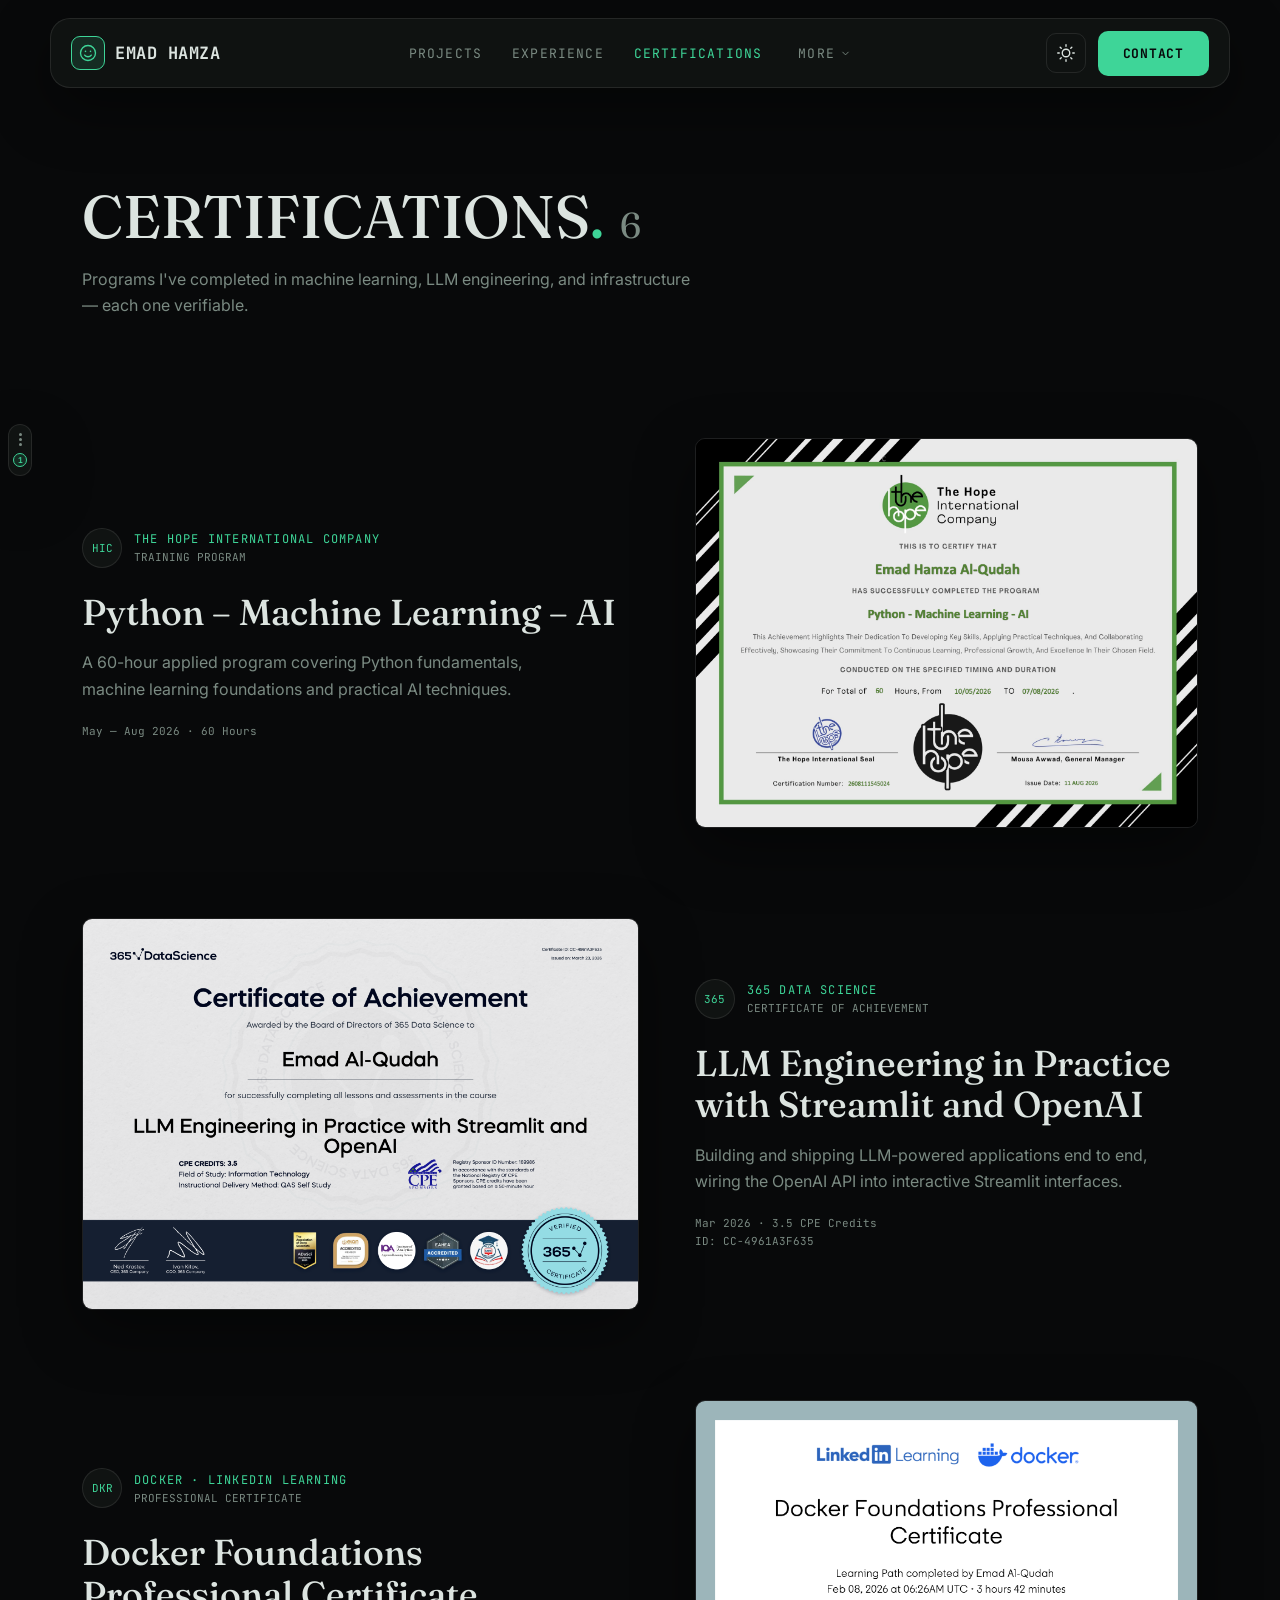
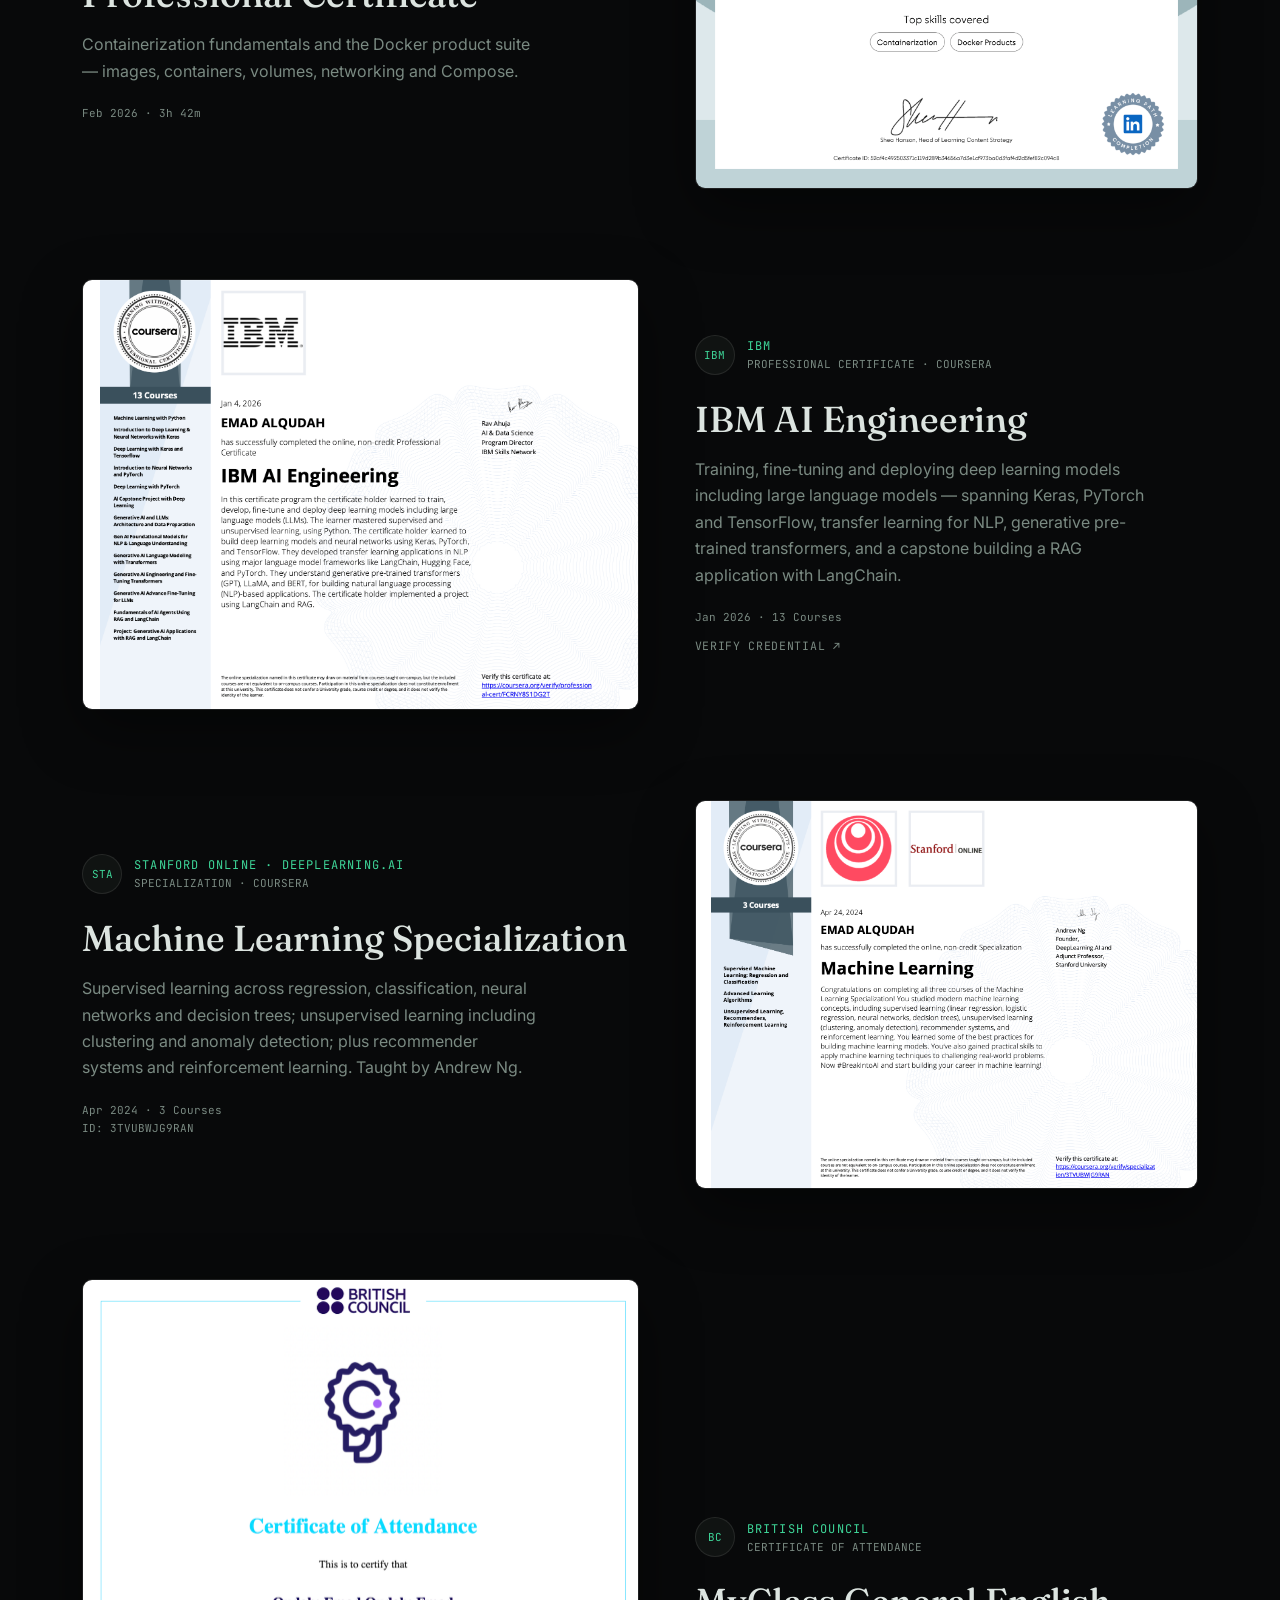
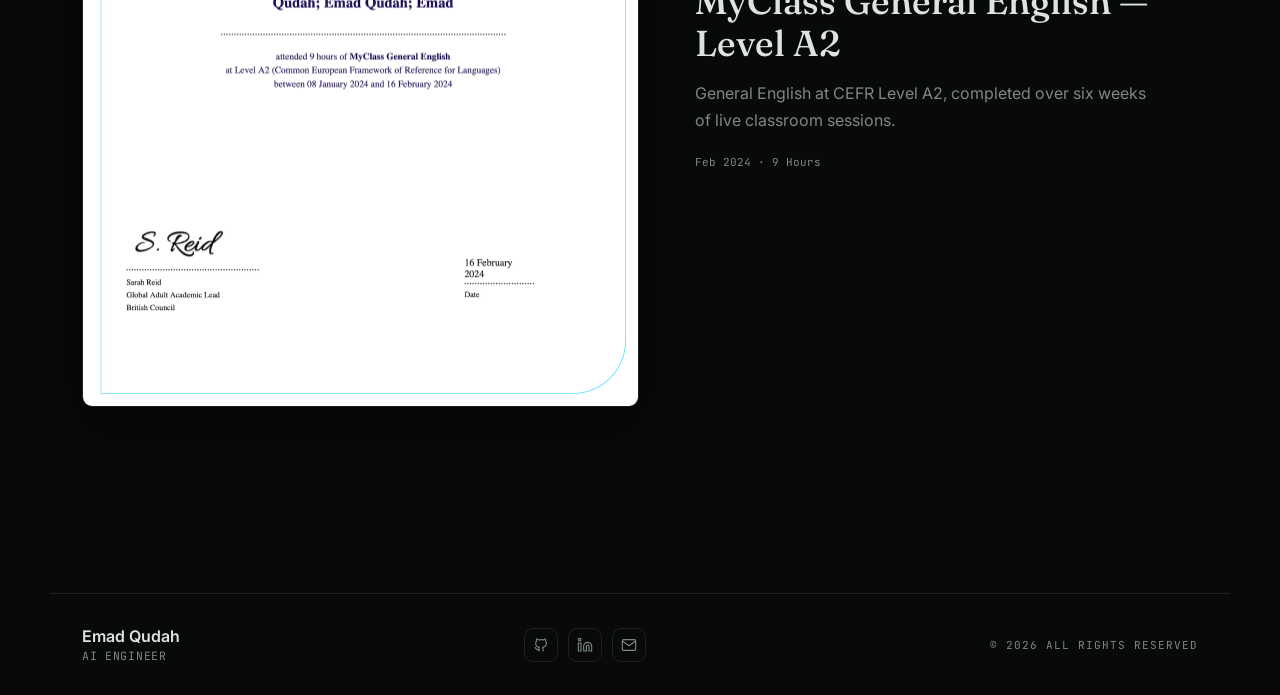
==== commit 5ddc98cd: "feat(nav): add mobile navigation panel with hamburger trigger Below 900px, .nav-links{display:none} " ====
--- a/certifications.html
+++ b/certifications.html
@@ -73,6 +73,12 @@
         <svg class="icon-moon" viewBox="0 0 24 24" fill="none" stroke="currentColor" stroke-width="1.8" stroke-linecap="round" stroke-linejoin="round"><path d="M21 12.79A9 9 0 1 1 11.21 3 7 7 0 0 0 21 12.79z"/></svg>
       </button>
 
+      <button type="button" class="hamburger" id="mobileMenuToggle" aria-label="Open menu" aria-expanded="false" aria-controls="mobileNavPanel">
+        <span class="hamburger-bar"></span>
+        <span class="hamburger-bar"></span>
+        <span class="hamburger-bar"></span>
+      </button>
+
       <div class="dropdown-wrapper" id="contactWrapper">
         <button class="btn btn-solid" id="contactTrigger" aria-haspopup="true" aria-expanded="false">Contact</button>
         <div class="dropdown-panel" id="contactPanel" role="menu" aria-label="Contact details">
@@ -102,6 +108,46 @@
       </div>
     </div>
   </nav>
+
+  <!-- MOBILE NAV PANEL: shared markup — keep this block in sync across
+       index.html, projects.html, experience.html, certifications.html,
+       skills.html. Open/close/focus-trap logic lives in assets/js/nav.js,
+       fully independent of the MORE/CONTACT dropdown code above it. -->
+  <div class="mobile-nav-panel" id="mobileNavPanel" role="dialog" aria-modal="true" aria-label="Mobile navigation" hidden>
+    <div class="mobile-nav-inner">
+      <a href="projects.html" class="mobile-nav-link">Projects</a>
+      <a href="experience.html" class="mobile-nav-link">Experience</a>
+      <a href="certifications.html" class="mobile-nav-link" aria-current="page">Certifications</a>
+      <div class="mobile-nav-divider"></div>
+      <a href="skills.html" class="mobile-nav-link mobile-nav-link--secondary">Skills</a>
+      <a href="assets/Emad_AlQudah_AI_Engineer_CV.pdf" class="mobile-nav-link mobile-nav-link--secondary" target="_blank" rel="noopener">Resume — Display</a>
+      <a href="assets/Emad_AlQudah_AI_Engineer_CV.pdf" download="Emad_Hamza_Al-Qudah_Resume.pdf" class="mobile-nav-link mobile-nav-link--secondary">Resume — Download</a>
+      <div class="mobile-nav-divider"></div>
+      <button type="button" class="btn btn-solid mobile-contact-toggle" id="mobileContactToggle" aria-expanded="false" aria-controls="mobileContactDetails">Contact</button>
+      <div class="mobile-contact-details" id="mobileContactDetails" hidden>
+        <a href="tel:+962790145094" class="mobile-nav-link">
+          <svg viewBox="0 0 24 24" fill="none" stroke="currentColor" stroke-width="1.7" stroke-linecap="round" stroke-linejoin="round"><path d="M22 16.92v3a2 2 0 0 1-2.18 2 19.79 19.79 0 0 1-8.63-3.07 19.5 19.5 0 0 1-6-6 19.79 19.79 0 0 1-3.07-8.67A2 2 0 0 1 4.11 2h3a2 2 0 0 1 2 1.72c.127.96.361 1.903.7 2.81a2 2 0 0 1-.45 2.11L8.09 9.91a16 16 0 0 0 6 6l1.27-1.27a2 2 0 0 1 2.11-.45c.907.339 1.85.573 2.81.7A2 2 0 0 1 22 16.92z"/></svg>
+          +962 79 014 5094
+        </a>
+        <a href="mailto:qudahemad@yahoo.com" class="mobile-nav-link">
+          <svg viewBox="0 0 24 24" fill="none" stroke="currentColor" stroke-width="1.7" stroke-linecap="round" stroke-linejoin="round"><path d="M4 4h16a2 2 0 0 1 2 2v12a2 2 0 0 1-2 2H4a2 2 0 0 1-2-2V6a2 2 0 0 1 2-2z"/><polyline points="22,6 12,13 2,6"/></svg>
+          qudahemad@yahoo.com
+        </a>
+        <div class="mobile-contact-static">
+          <svg viewBox="0 0 24 24" fill="none" stroke="currentColor" stroke-width="1.7" stroke-linecap="round" stroke-linejoin="round"><path d="M21 10c0 7-9 13-9 13s-9-6-9-13a9 9 0 0 1 18 0z"/><circle cx="12" cy="10" r="3"/></svg>
+          Amman, Jordan
+        </div>
+        <div class="mobile-contact-social">
+          <a href="https://github.com/3madQudah" class="icon-link" target="_blank" rel="noopener" aria-label="GitHub">
+            <svg viewBox="0 0 24 24" fill="none" stroke="currentColor" stroke-width="1.7" stroke-linecap="round" stroke-linejoin="round"><path d="M9 19c-4.3 1.4-4.3-2.5-6-3m12 5v-3.5c0-1 .1-1.4-.5-2 2.8-.3 5.5-1.4 5.5-6a4.6 4.6 0 0 0-1.3-3.2 4.2 4.2 0 0 0-.1-3.2s-1.1-.3-3.5 1.3a12.3 12.3 0 0 0-6.2 0C6.5 2.8 5.4 3.1 5.4 3.1a4.2 4.2 0 0 0-.1 3.2A4.6 4.6 0 0 0 4 9.5c0 4.6 2.7 5.7 5.5 6-.6.6-.6 1.2-.5 2V21"/></svg>
+          </a>
+          <a href="https://www.linkedin.com/in/emadalqudah/" class="icon-link" target="_blank" rel="noopener" aria-label="LinkedIn">
+            <svg viewBox="0 0 24 24" fill="none" stroke="currentColor" stroke-width="1.7" stroke-linecap="round" stroke-linejoin="round"><path d="M16 8a6 6 0 0 1 6 6v7h-4v-7a2 2 0 0 0-2-2 2 2 0 0 0-2 2v7h-4v-7a6 6 0 0 1 6-6z"/><rect x="2" y="9" width="4" height="12"/><circle cx="4" cy="4" r="2"/></svg>
+          </a>
+        </div>
+      </div>
+    </div>
+  </div>
 
   <!-- SECTION NAVIGATOR: mount point for the shared collapsible section
        navigator (assets/js/section-nav.js). data-item-selector picks the
--- a/assets/css/layout.css
+++ b/assets/css/layout.css
@@ -18,7 +18,13 @@
   padding:0 20px;
   border-radius:20px;
   border:1px solid var(--line);
-  background:color-mix(in srgb, var(--bg-elevated) 78%, transparent);
+  /* Was 78% opaque — on iOS Safari, scrolled page content showed through
+     enough to make navbar text unreadable. 96% keeps the same token-driven
+     approach (still var(--bg-elevated), still themeable) but is close
+     enough to solid that nothing meaningful bleeds through in any browser;
+     the backdrop-filter blur is kept, since at this opacity it still
+     softens the sliver of edge pixels that do show. */
+  background:color-mix(in srgb, var(--bg-elevated) 96%, transparent);
   backdrop-filter:blur(14px);
   -webkit-backdrop-filter:blur(14px);
   box-shadow:var(--shadow);
@@ -97,6 +103,117 @@
 body:not([data-theme="light"]) .icon-sun{ display:block; }
 body[data-theme="light"] .icon-moon{ display:block; }
 
+/* ---------- Mobile menu hamburger (below 900px only) ----------
+   Same size/radius/border treatment as .theme-toggle, deliberately —
+   display:none here, overridden to display:flex only inside the
+   max-width:900px query below, so it's unreachable above that width
+   regardless of any JS state. */
+.hamburger{
+  display:none;
+  width:40px; height:40px;
+  flex-direction:column;
+  align-items:center;
+  justify-content:center;
+  gap:5px;
+  border-radius:10px;
+  border:1px solid var(--line);
+  color:var(--text);
+  transition:border-color .2s ease;
+  flex:0 0 auto;
+}
+.hamburger:hover{ border-color:var(--accent); }
+.hamburger-bar{
+  width:18px;
+  height:2px;
+  border-radius:2px;
+  background:currentColor;
+  transition:transform .25s ease, opacity .2s ease;
+}
+.hamburger.is-open .hamburger-bar:nth-child(1){ transform:translateY(7px) rotate(45deg); }
+.hamburger.is-open .hamburger-bar:nth-child(2){ opacity:0; }
+.hamburger.is-open .hamburger-bar:nth-child(3){ transform:translateY(-7px) rotate(-45deg); }
+
+/* ---------- Mobile navigation panel (below 900px only) ----------
+   Solid var(--bg) background per spec (not the navbar's translucent
+   surface) — a scrolling page behind a blurred/translucent full-screen
+   panel is unreadable, which is exactly the bug Part 3 below fixes for
+   the navbar itself; this panel avoids it from the start. Hidden by
+   default at every width via the [hidden] attribute (set/cleared by
+   nav.js); the .is-open display:flex override that actually shows it is
+   scoped inside the same max-width:900px query as the hamburger, so even
+   if the panel were somehow left "open" while the viewport is resized
+   past 900px, it still renders display:none unconditionally up there. */
+.mobile-nav-panel{
+  display:none;
+  position:fixed;
+  inset:0;
+  z-index:200;
+  background:var(--bg);
+  overflow-y:auto;
+}
+.mobile-nav-inner{
+  min-height:100%;
+  display:flex;
+  flex-direction:column;
+  align-items:stretch;
+  justify-content:center;
+  gap:8px;
+  max-width:420px;
+  margin:0 auto;
+  padding:96px 32px 48px;
+}
+.mobile-nav-link{
+  display:flex;
+  align-items:center;
+  justify-content:center;
+  min-height:44px;
+  padding:10px 12px;
+  font-family:'JetBrains Mono',monospace;
+  text-transform:uppercase;
+  font-size:15px;
+  letter-spacing:.09em;
+  color:var(--text-muted);
+  border-radius:10px;
+  transition:color .2s ease, background .2s ease;
+}
+.mobile-nav-link:hover, .mobile-nav-link:focus-visible{
+  color:var(--accent);
+  background:var(--accent-soft);
+}
+.mobile-nav-link[aria-current="page"]{ color:var(--accent); }
+.mobile-nav-link--secondary{ font-size:13px; }
+.mobile-nav-divider{ height:1px; background:var(--line); margin:14px 4px; flex:0 0 auto; }
+.mobile-contact-toggle{ width:100%; justify-content:center; margin-top:6px; }
+.mobile-contact-details{
+  display:flex;
+  flex-direction:column;
+  align-items:stretch;
+  gap:4px;
+  margin-top:8px;
+}
+.mobile-contact-details .mobile-nav-link{
+  justify-content:flex-start;
+  gap:10px;
+}
+.mobile-contact-details .mobile-nav-link svg{ width:16px; height:16px; flex:0 0 auto; color:var(--accent); }
+.mobile-contact-static{
+  display:flex;
+  align-items:center;
+  gap:10px;
+  min-height:44px;
+  padding:10px 12px;
+  font-family:'JetBrains Mono',monospace;
+  font-size:13px;
+  color:var(--text-muted);
+}
+.mobile-contact-static svg{ width:16px; height:16px; flex:0 0 auto; color:var(--accent); }
+.mobile-contact-social{ display:flex; gap:10px; padding:8px 12px 0; justify-content:center; }
+
+@media (max-width:900px){
+  .hamburger{ display:flex; }
+  .mobile-nav-panel.is-open{ display:block; }
+}
+
 /* ---------- Dropdown panels ---------- */
 .dropdown-panel{
   position:absolute;
@@ -184,14 +301,15 @@
   text-transform:uppercase;
 }
 
-/* ---------- Responsive ---------- */
+/* ---------- Responsive ----------
+   .hero and .info-cards overrides used to live here too, but layout.css
+   loads before pages.css and both selectors are redefined there with equal
+   (0,1,0) specificity — the later-loaded pages.css declaration always won,
+   making those rules dead at every width. Moved to pages.css, next to each
+   selector's base rule, at the same breakpoint values. Everything still
+   here has no colliding declaration in pages.css, so it was never dead. */
 @media (max-width:900px){
-  .hero{ grid-template-columns:1fr; padding-top:44px; }
-  .hero-visual{ order:-1; }
   .nav-links > a.nav-link, .nav-links > .dropdown-wrapper{ display:none; }
-}
-@media (max-width:760px){
-  .info-cards{ grid-template-columns:1fr; }
 }
 @media (max-width:640px){
   .footer{ flex-direction:column; text-align:center; }
@@ -200,8 +318,6 @@
   .navbar{ padding:0 12px; border-radius:16px; }
   .logo-text{ font-size:14px; }
   .btn{ padding:11px 16px; font-size:12px; }
-  .hero{ padding:36px 18px 40px; }
-  .info-cards{ padding:0 18px; }
   .dropdown-panel{ min-width:200px; right:-12px; }
 }
 
--- a/assets/css/pages.css
+++ b/assets/css/pages.css
@@ -12,6 +12,24 @@
   gap:48px;
   align-items:center;
 }
+/* Moved from layout.css: that file loads before this one, so its
+   .hero overrides at these same breakpoints were dead — pages.css's
+   grid-template-columns/padding above always won the cascade. */
+@media (max-width:900px){
+  .hero{ grid-template-columns:1fr; padding-top:44px; }
+  /* DOM order already reads copy → visual (index.html), so no order
+     property is needed to get eyebrow/title/description/buttons before
+     the lifecycle diagram — a previous order:-1 here (now removed, see
+     layout.css) was pulling the visual above the copy instead. This adds
+     extra room on top of the existing gap:48px row gap so the visual
+     doesn't sit tight against the buttons above it; desktop's side-by-side
+     columns are untouched since this rule only exists inside this
+     max-width:900px block. */
+  .hero-visual{ margin-top:16px; }
+}
+@media (max-width:420px){
+  .hero{ padding:36px 18px 40px; }
+}
 .hero-title{
   font-family:'Fraunces',serif;
   font-weight:500;
@@ -104,6 +122,15 @@
   display:grid;
   grid-template-columns:repeat(3,1fr);
   gap:20px;
+}
+/* Moved from layout.css: same dead-rule issue as .hero above — that
+   file's .info-cards overrides at these breakpoints collided with
+   grid-template-columns/padding declared here, and always lost. */
+@media (max-width:760px){
+  .info-cards{ grid-template-columns:1fr; }
+}
+@media (max-width:420px){
+  .info-cards{ padding:0 18px; }
 }
 .card{
   background:var(--bg-elevated);
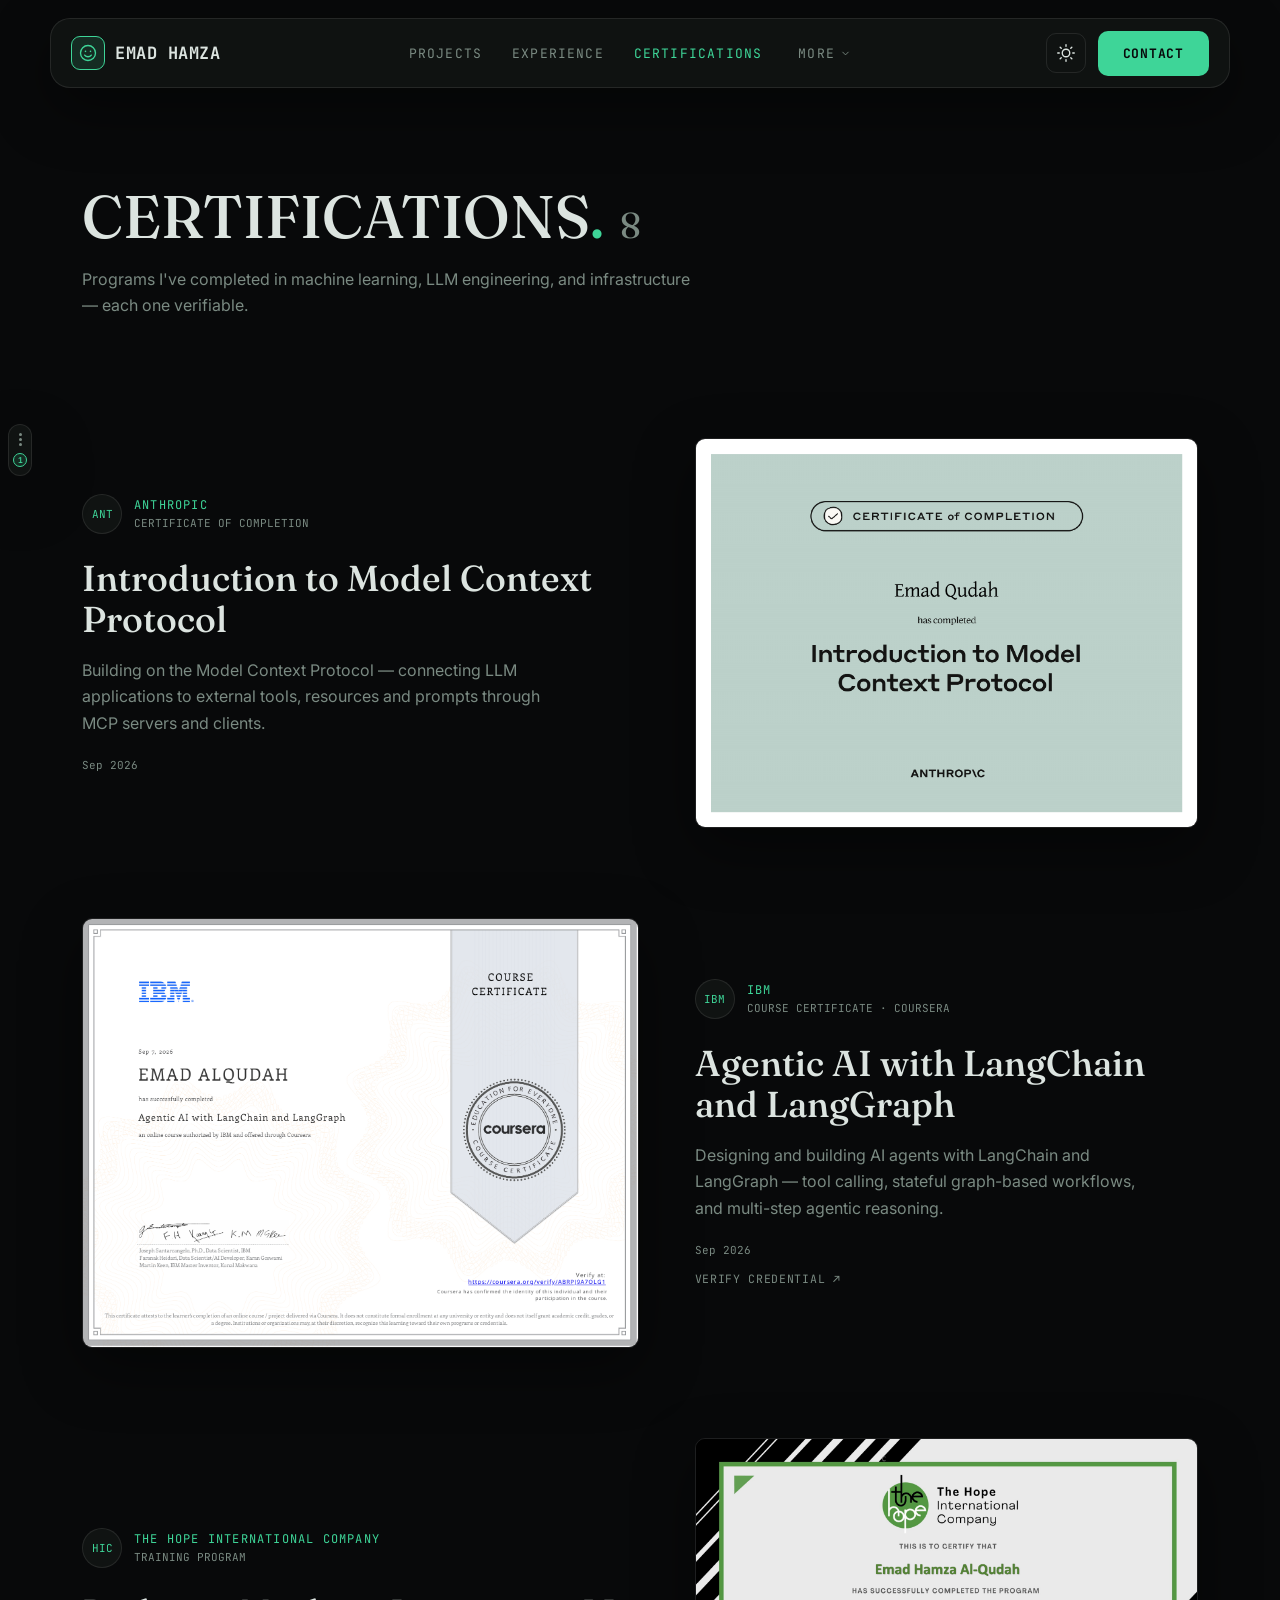
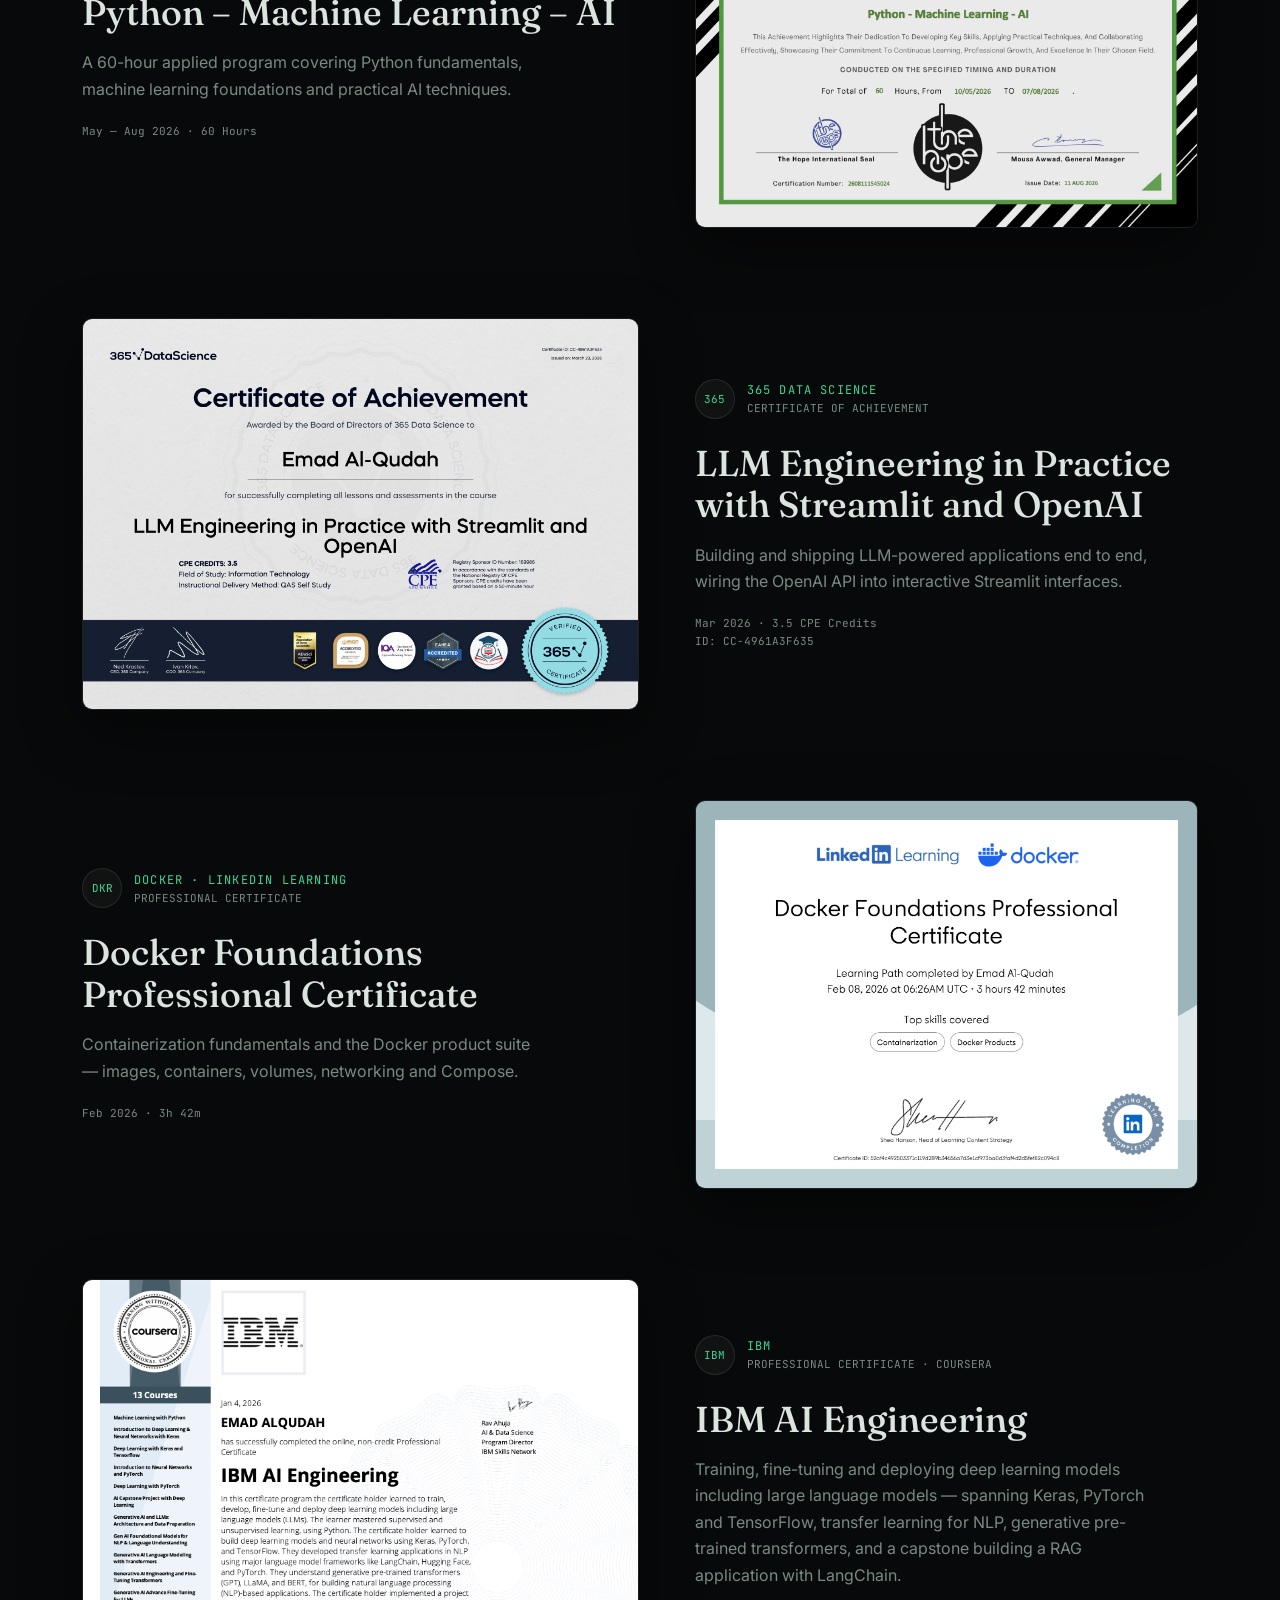
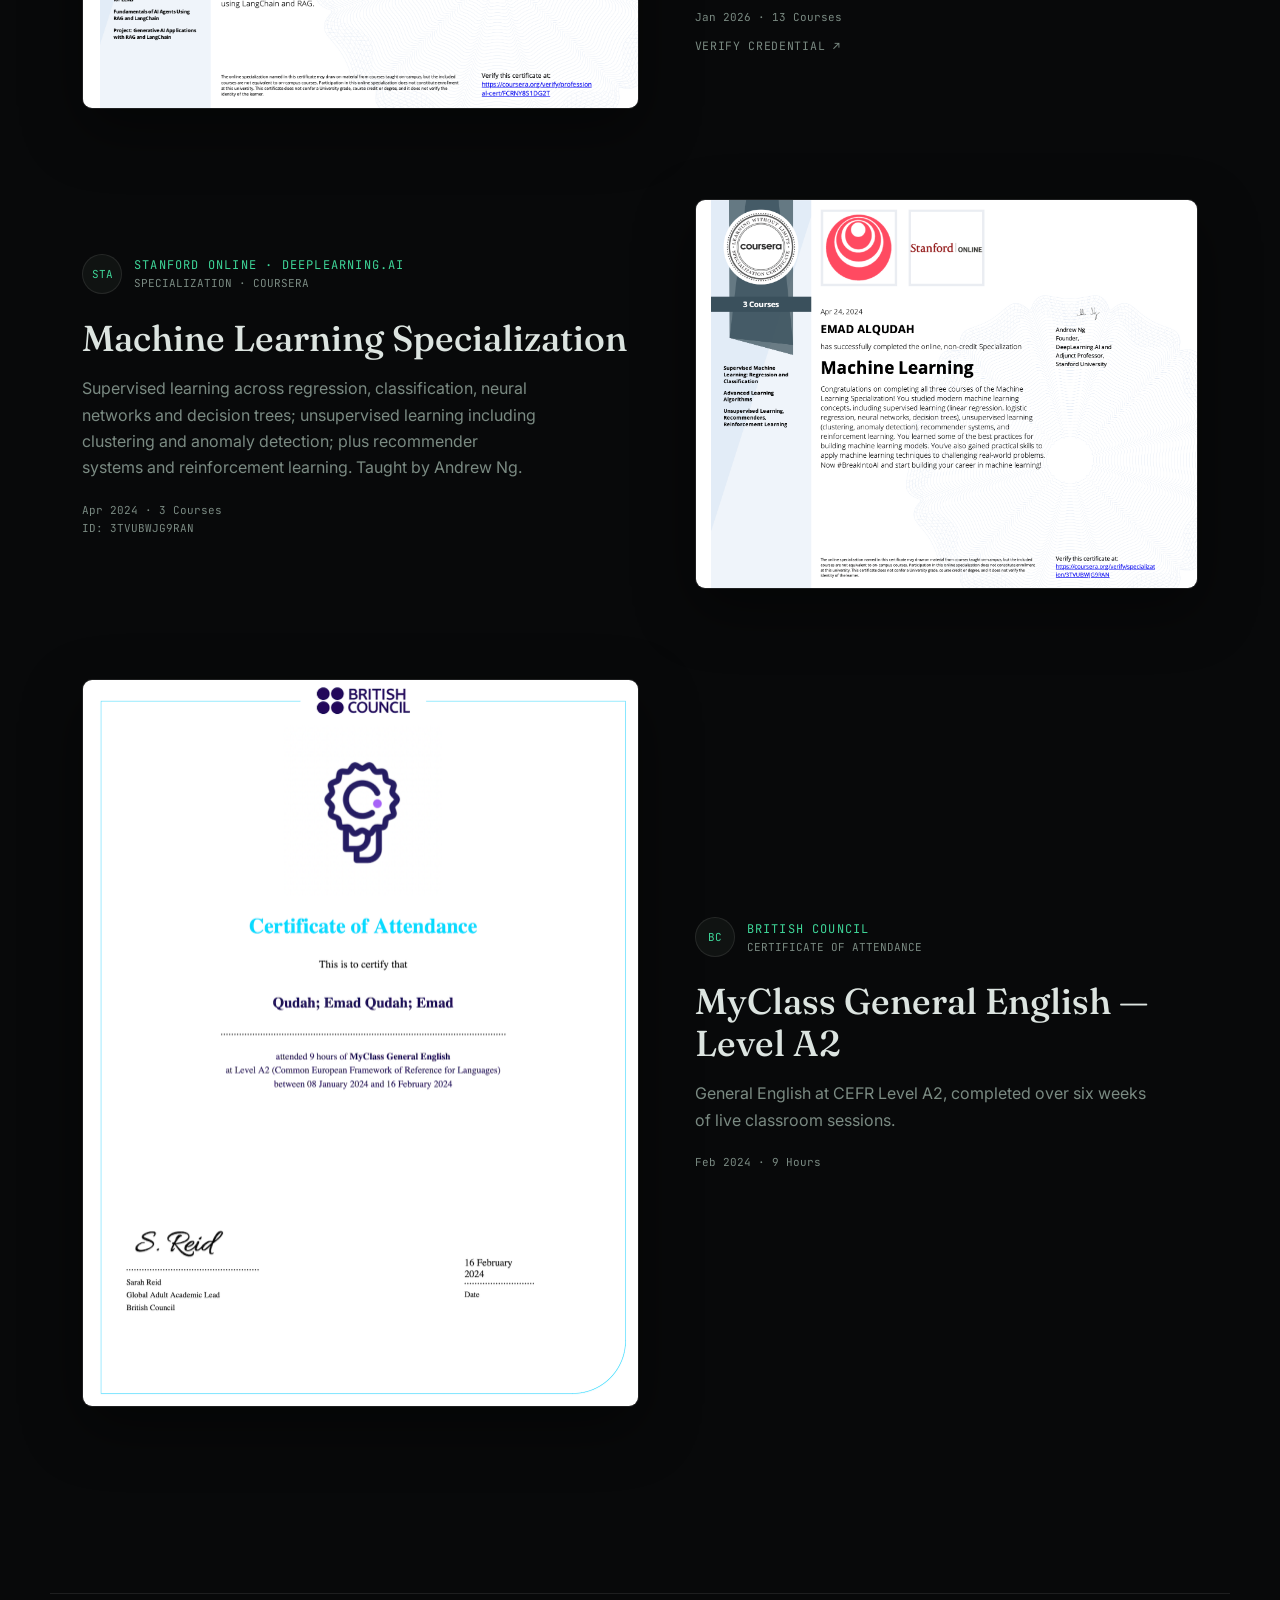
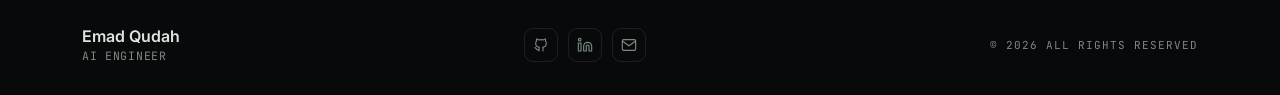
==== commit 2c43c4bd: "feat(certifications): add IBM Agentic AI and Anthropic MCP certificates" ====
--- a/certifications.html
+++ b/certifications.html
@@ -118,33 +118,18 @@
       <a href="projects.html" class="mobile-nav-link">Projects</a>
       <a href="experience.html" class="mobile-nav-link">Experience</a>
       <a href="certifications.html" class="mobile-nav-link" aria-current="page">Certifications</a>
+      <a href="skills.html" class="mobile-nav-link">Skills</a>
       <div class="mobile-nav-divider"></div>
-      <a href="skills.html" class="mobile-nav-link mobile-nav-link--secondary">Skills</a>
-      <a href="assets/Emad_AlQudah_AI_Engineer_CV.pdf" class="mobile-nav-link mobile-nav-link--secondary" target="_blank" rel="noopener">Resume — Display</a>
-      <a href="assets/Emad_AlQudah_AI_Engineer_CV.pdf" download="Emad_Hamza_Al-Qudah_Resume.pdf" class="mobile-nav-link mobile-nav-link--secondary">Resume — Download</a>
-      <div class="mobile-nav-divider"></div>
-      <button type="button" class="btn btn-solid mobile-contact-toggle" id="mobileContactToggle" aria-expanded="false" aria-controls="mobileContactDetails">Contact</button>
-      <div class="mobile-contact-details" id="mobileContactDetails" hidden>
-        <a href="tel:+962790145094" class="mobile-nav-link">
-          <svg viewBox="0 0 24 24" fill="none" stroke="currentColor" stroke-width="1.7" stroke-linecap="round" stroke-linejoin="round"><path d="M22 16.92v3a2 2 0 0 1-2.18 2 19.79 19.79 0 0 1-8.63-3.07 19.5 19.5 0 0 1-6-6 19.79 19.79 0 0 1-3.07-8.67A2 2 0 0 1 4.11 2h3a2 2 0 0 1 2 1.72c.127.96.361 1.903.7 2.81a2 2 0 0 1-.45 2.11L8.09 9.91a16 16 0 0 0 6 6l1.27-1.27a2 2 0 0 1 2.11-.45c.907.339 1.85.573 2.81.7A2 2 0 0 1 22 16.92z"/></svg>
-          +962 79 014 5094
+      <span class="dropdown-label">Resume</span>
+      <div class="mobile-resume-row">
+        <a href="assets/Emad_AlQudah_AI_Engineer_CV.pdf" class="btn btn-outline mobile-resume-btn" target="_blank" rel="noopener">
+          <svg viewBox="0 0 24 24" fill="none" stroke="currentColor" stroke-width="1.7" stroke-linecap="round" stroke-linejoin="round"><path d="M1 12s4-8 11-8 11 8 11 8-4 8-11 8-11-8-11-8z"/><circle cx="12" cy="12" r="3"/></svg>
+          Display
         </a>
-        <a href="mailto:qudahemad@yahoo.com" class="mobile-nav-link">
-          <svg viewBox="0 0 24 24" fill="none" stroke="currentColor" stroke-width="1.7" stroke-linecap="round" stroke-linejoin="round"><path d="M4 4h16a2 2 0 0 1 2 2v12a2 2 0 0 1-2 2H4a2 2 0 0 1-2-2V6a2 2 0 0 1 2-2z"/><polyline points="22,6 12,13 2,6"/></svg>
-          qudahemad@yahoo.com
+        <a href="assets/Emad_AlQudah_AI_Engineer_CV.pdf" download="Emad_Hamza_Al-Qudah_Resume.pdf" class="btn btn-outline mobile-resume-btn">
+          <svg viewBox="0 0 24 24" fill="none" stroke="currentColor" stroke-width="1.7" stroke-linecap="round" stroke-linejoin="round"><path d="M21 15v4a2 2 0 0 1-2 2H5a2 2 0 0 1-2-2v-4"/><polyline points="7 10 12 15 17 10"/><line x1="12" y1="15" x2="12" y2="3"/></svg>
+          Download
         </a>
-        <div class="mobile-contact-static">
-          <svg viewBox="0 0 24 24" fill="none" stroke="currentColor" stroke-width="1.7" stroke-linecap="round" stroke-linejoin="round"><path d="M21 10c0 7-9 13-9 13s-9-6-9-13a9 9 0 0 1 18 0z"/><circle cx="12" cy="10" r="3"/></svg>
-          Amman, Jordan
-        </div>
-        <div class="mobile-contact-social">
-          <a href="https://github.com/3madQudah" class="icon-link" target="_blank" rel="noopener" aria-label="GitHub">
-            <svg viewBox="0 0 24 24" fill="none" stroke="currentColor" stroke-width="1.7" stroke-linecap="round" stroke-linejoin="round"><path d="M9 19c-4.3 1.4-4.3-2.5-6-3m12 5v-3.5c0-1 .1-1.4-.5-2 2.8-.3 5.5-1.4 5.5-6a4.6 4.6 0 0 0-1.3-3.2 4.2 4.2 0 0 0-.1-3.2s-1.1-.3-3.5 1.3a12.3 12.3 0 0 0-6.2 0C6.5 2.8 5.4 3.1 5.4 3.1a4.2 4.2 0 0 0-.1 3.2A4.6 4.6 0 0 0 4 9.5c0 4.6 2.7 5.7 5.5 6-.6.6-.6 1.2-.5 2V21"/></svg>
-          </a>
-          <a href="https://www.linkedin.com/in/emadalqudah/" class="icon-link" target="_blank" rel="noopener" aria-label="LinkedIn">
-            <svg viewBox="0 0 24 24" fill="none" stroke="currentColor" stroke-width="1.7" stroke-linecap="round" stroke-linejoin="round"><path d="M16 8a6 6 0 0 1 6 6v7h-4v-7a2 2 0 0 0-2-2 2 2 0 0 0-2 2v7h-4v-7a6 6 0 0 1 6-6z"/><rect x="2" y="9" width="4" height="12"/><circle cx="4" cy="4" r="2"/></svg>
-          </a>
-        </div>
       </div>
     </div>
   </div>
@@ -157,15 +142,62 @@
 
   <main>
     <section class="page-hero">
-      <h1 class="cert-heading" aria-label="Certifications, 6 total">
+      <h1 class="cert-heading" aria-label="Certifications, 8 total">
         <span class="cert-heading-title">CERTIFICATIONS<span class="cert-heading-dot">.</span></span>
-        <span class="cert-heading-count" aria-hidden="true">6</span>
+        <span class="cert-heading-count" aria-hidden="true">8</span>
       </h1>
       <p class="page-intro">Programs I've completed in machine learning, LLM engineering, and infrastructure — each one verifiable.</p>
     </section>
 
     <section class="cert-section" aria-label="Certifications">
       <div class="cert-entries">
+        
+        <article class="cert-entry" id="cert-anthropic-mcp">
+          <div class="cert-entry-text">
+            <div class="cert-issuer-row">
+              <span class="cert-issuer-circle" aria-hidden="true">ANT</span>
+              <span class="cert-issuer-info">
+                <span class="cert-issuer-name">Anthropic</span>
+                <span class="cert-issuer-type">Certificate of Completion</span>
+              </span>
+            </div>
+            <h2 class="cert-entry-title">Introduction to Model Context Protocol</h2>
+            <p class="cert-entry-desc">Building on the Model Context Protocol — connecting LLM applications to external tools, resources and prompts through MCP servers and clients.</p>
+            <div class="cert-entry-meta">
+              <div class="cert-meta-line">Sep 2026</div>
+            </div>
+          </div>
+          <button type="button" class="cert-entry-preview"
+            data-image="assets/certificates/anthropic-intro-mcp.png"
+            data-label="Introduction to Model Context Protocol certificate"
+            aria-label="View Introduction to Model Context Protocol certificate">
+            <img src="assets/certificates/anthropic-intro-mcp.png" alt="Anthropic Introduction to Model Context Protocol certificate" loading="lazy">
+          </button>
+        </article>
+
+        <article class="cert-entry cert-entry--reverse" id="cert-ibm-agentic-ai">
+          <div class="cert-entry-text">
+            <div class="cert-issuer-row">
+              <span class="cert-issuer-circle" aria-hidden="true">IBM</span>
+              <span class="cert-issuer-info">
+                <span class="cert-issuer-name">IBM</span>
+                <span class="cert-issuer-type">Course Certificate · Coursera</span>
+              </span>
+            </div>
+            <h2 class="cert-entry-title">Agentic AI with LangChain and LangGraph</h2>
+            <p class="cert-entry-desc">Designing and building AI agents with LangChain and LangGraph — tool calling, stateful graph-based workflows, and multi-step agentic reasoning.</p>
+            <div class="cert-entry-meta">
+              <div class="cert-meta-line">Sep 2026</div>
+            </div>
+            <a class="cert-verify-link" href="https://coursera.org/verify/ABRPJ9A7OLG1" target="_blank" rel="noopener">Verify credential ↗</a>
+          </div>
+          <button type="button" class="cert-entry-preview"
+            data-image="assets/certificates/ibm-agentic-ai-langchain-langgraph.png"
+            data-label="Agentic AI with LangChain and LangGraph certificate"
+            aria-label="View Agentic AI with LangChain and LangGraph certificate">
+            <img src="assets/certificates/ibm-agentic-ai-langchain-langgraph.png" alt="IBM Agentic AI with LangChain and LangGraph certificate" loading="lazy">
+          </button>
+        </article>
 
         <article class="cert-entry" id="cert-python-ml-ai">
           <div class="cert-entry-text">
--- a/assets/css/layout.css
+++ b/assets/css/layout.css
@@ -181,33 +181,14 @@
   background:var(--accent-soft);
 }
 .mobile-nav-link[aria-current="page"]{ color:var(--accent); }
-.mobile-nav-link--secondary{ font-size:13px; }
 .mobile-nav-divider{ height:1px; background:var(--line); margin:14px 4px; flex:0 0 auto; }
-.mobile-contact-toggle{ width:100%; justify-content:center; margin-top:6px; }
-.mobile-contact-details{
-  display:flex;
-  flex-direction:column;
-  align-items:stretch;
-  gap:4px;
-  margin-top:8px;
-}
-.mobile-contact-details .mobile-nav-link{
-  justify-content:flex-start;
-  gap:10px;
-}
-.mobile-contact-details .mobile-nav-link svg{ width:16px; height:16px; flex:0 0 auto; color:var(--accent); }
-.mobile-contact-static{
-  display:flex;
-  align-items:center;
-  gap:10px;
-  min-height:44px;
-  padding:10px 12px;
-  font-family:'JetBrains Mono',monospace;
-  font-size:13px;
-  color:var(--text-muted);
-}
-.mobile-contact-static svg{ width:16px; height:16px; flex:0 0 auto; color:var(--accent); }
-.mobile-contact-social{ display:flex; gap:10px; padding:8px 12px 0; justify-content:center; }
+
+/* Resume section: reuses .dropdown-label (same "RESUME" treatment as the
+   desktop More panel) and .btn/.btn-outline (same button component used
+   everywhere else on the site) rather than introducing new tokens. */
+.mobile-resume-row{ display:flex; gap:10px; margin-top:4px; }
+.mobile-resume-btn{ flex:1; justify-content:center; }
+.mobile-resume-btn svg{ width:16px; height:16px; flex:0 0 auto; }
 
 @media (max-width:900px){
   .hamburger{ display:flex; }
--- a/assets/css/pages.css
+++ b/assets/css/pages.css
@@ -16,7 +16,7 @@
    .hero overrides at these same breakpoints were dead — pages.css's
    grid-template-columns/padding above always won the cascade. */
 @media (max-width:900px){
-  .hero{ grid-template-columns:1fr; padding-top:44px; }
+  .hero{ grid-template-columns:1fr; padding: top 44px; }
   /* DOM order already reads copy → visual (index.html), so no order
      property is needed to get eyebrow/title/description/buttons before
      the lifecycle diagram — a previous order:-1 here (now removed, see
@@ -26,20 +26,65 @@
      columns are untouched since this rule only exists inside this
      max-width:900px block. */
   .hero-visual{ margin-top:16px; }
+
+  /* Centre the copy block as a whole — text-align inherits down into
+     .hero-title/.hero-tagline for free; .hero-actions is flex, so it
+     needs its own justify-content instead of relying on inheritance. */
+  .hero-copy{ text-align:center; }
+  .hero-tagline{ margin-inline:auto; } /* has its own max-width:460px — without this it'd stay left-hugging as a block even with text-align:center on its parent */
+  .hero-actions{ justify-content:center; }
+
+  /* "Emad Hamza Al-Qudah" (19 chars incl. spaces/hyphen) must stay on one
+     line down to a 390px viewport. At 390px the cascade resolves .hero's
+     horizontal padding to 18px each side (see the max-width:420px rule
+     below winning the shorthand), leaving 354px of available width.
+     Stepped down again from 26px to 22px (~15% reduction) — even a
+     generous ~0.6em-per-character estimate for Fraunces only comes to
+     ~251px at 22px — comfortable margin, so no further reduction was
+     needed. white-space:nowrap is the actual guarantee against wrapping;
+     the font-size is what keeps that safe rather than causing overflow.
+     (Calculated, not measured in a live browser — worth a real-device
+     check.) */
+  .hero-title{
+    font-size:22px;
+    line-height:.95;
+    white-space:nowrap;
+  }
+
+  /* Mobile nav panel (unrelated to the hero rules above — placed in this
+     existing query rather than a new one). .dropdown-label ("Resume") is
+     a plain block with no text-align of its own; every other item in the
+     panel centres via flex properties (justify-content), not text-align,
+     so the label needed its own rule. Scoped to .mobile-nav-inner so the
+     same .dropdown-label reused in the desktop Contact/More dropdowns is
+     untouched. */
+  .mobile-nav-inner .dropdown-label{ text-align:center; }
 }
 @media (max-width:420px){
-  .hero{ padding:36px 18px 40px; }
+  /* Top value raised 36px -> 40px: the sticky navbar (70px tall, no
+     margin-bottom, and nothing else sits between it and <section
+     class="hero"> in flow — the hidden/position:fixed mobile nav panel
+     contributes zero flow height either way) was otherwise followed
+     directly by this padding as the only gap before the title. Left/right/
+     bottom (18px/40px) are unchanged — this is a padding-top-only
+     adjustment per the "padding, not margin-top on the title" instruction,
+     just expressed by editing one number in the existing shorthand rather
+     than splitting it into a separate longhand declaration. */
+  .hero{ padding:100px 18px 40px; }
 }
 .hero-title{
   font-family:'Fraunces',serif;
   font-weight:500;
-  font-size:clamp(44px,6vw,74px);
+  font-size:clamp(32px,4.5vw,56px);
   line-height:.98;
   margin:0 0 22px;
-}
-.hero-title span{ display:block; }
-.hero-title .name{ color:var(--text); }
-.hero-title .surname{ color:color-mix(in srgb, var(--text) 75%, var(--text-muted) 25%); font-style:normal; }
+  -webkit-hyphens:none;
+  hyphens:none; /* belt-and-suspenders alongside .hero-title-surname's white-space:nowrap below — some engines will still offer a break at a literal "-" per the Unicode line-breaking algorithm even under nowrap, so hyphenation is opted out of entirely on the whole title */
+}
+.hero-title-surname{
+  color:var(--accent);
+  white-space:nowrap; /* keeps "Al‑Qudah" intact as one unit; it can still wrap as a whole onto its own line, it just can't split internally */
+}
 
 .hero-tagline{
   color:var(--text-muted);
